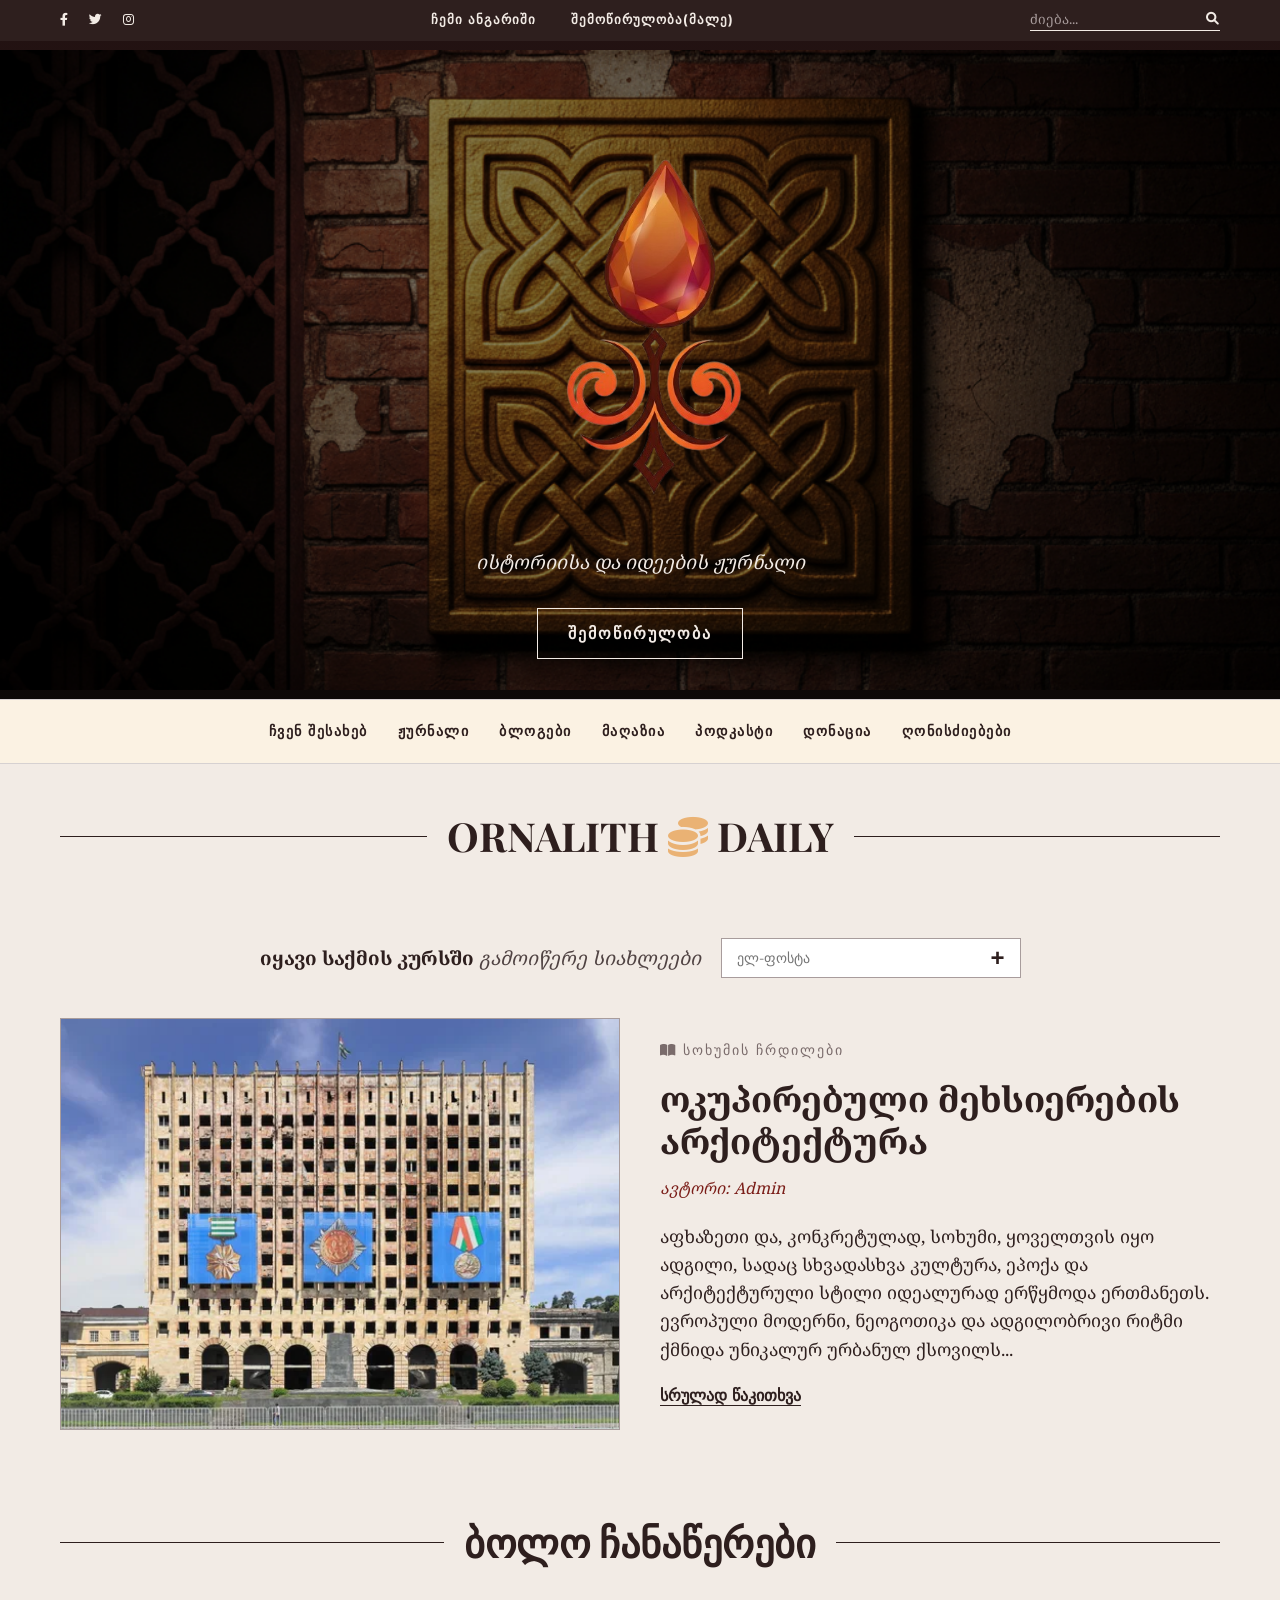
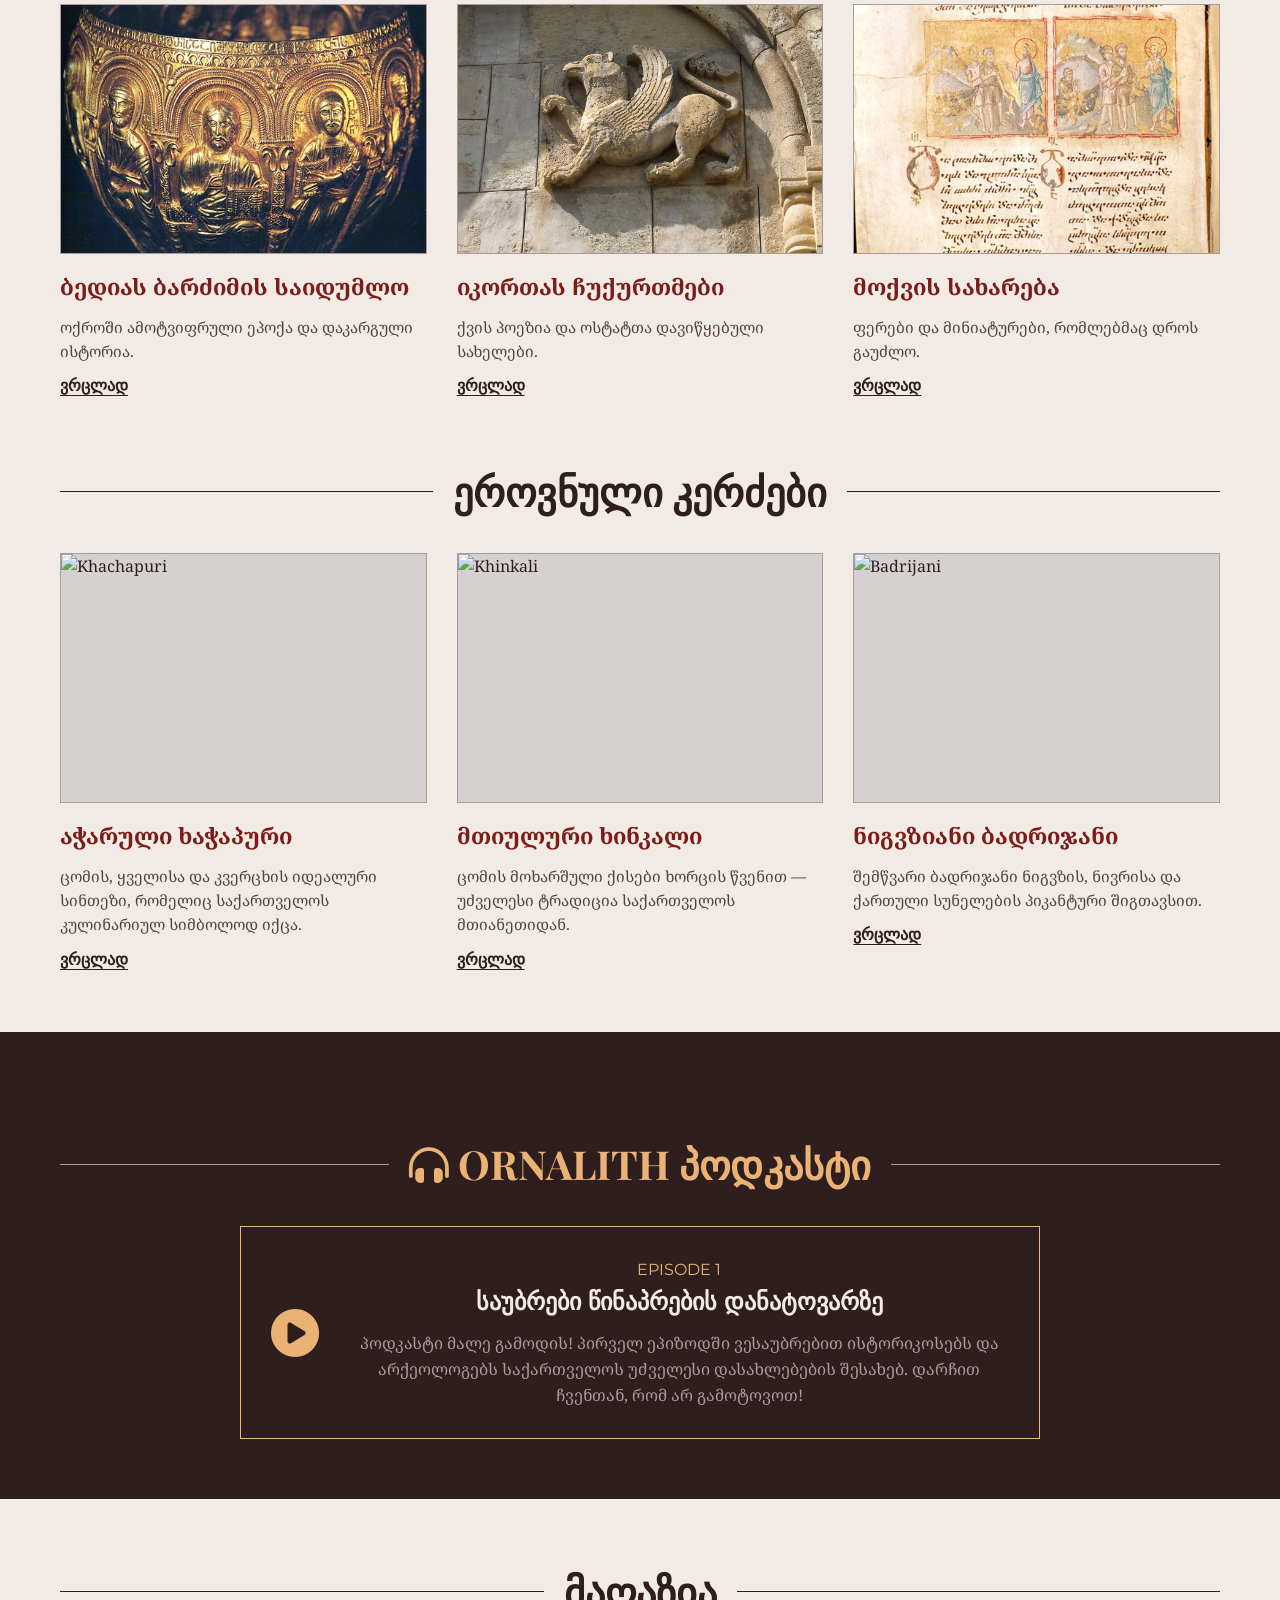
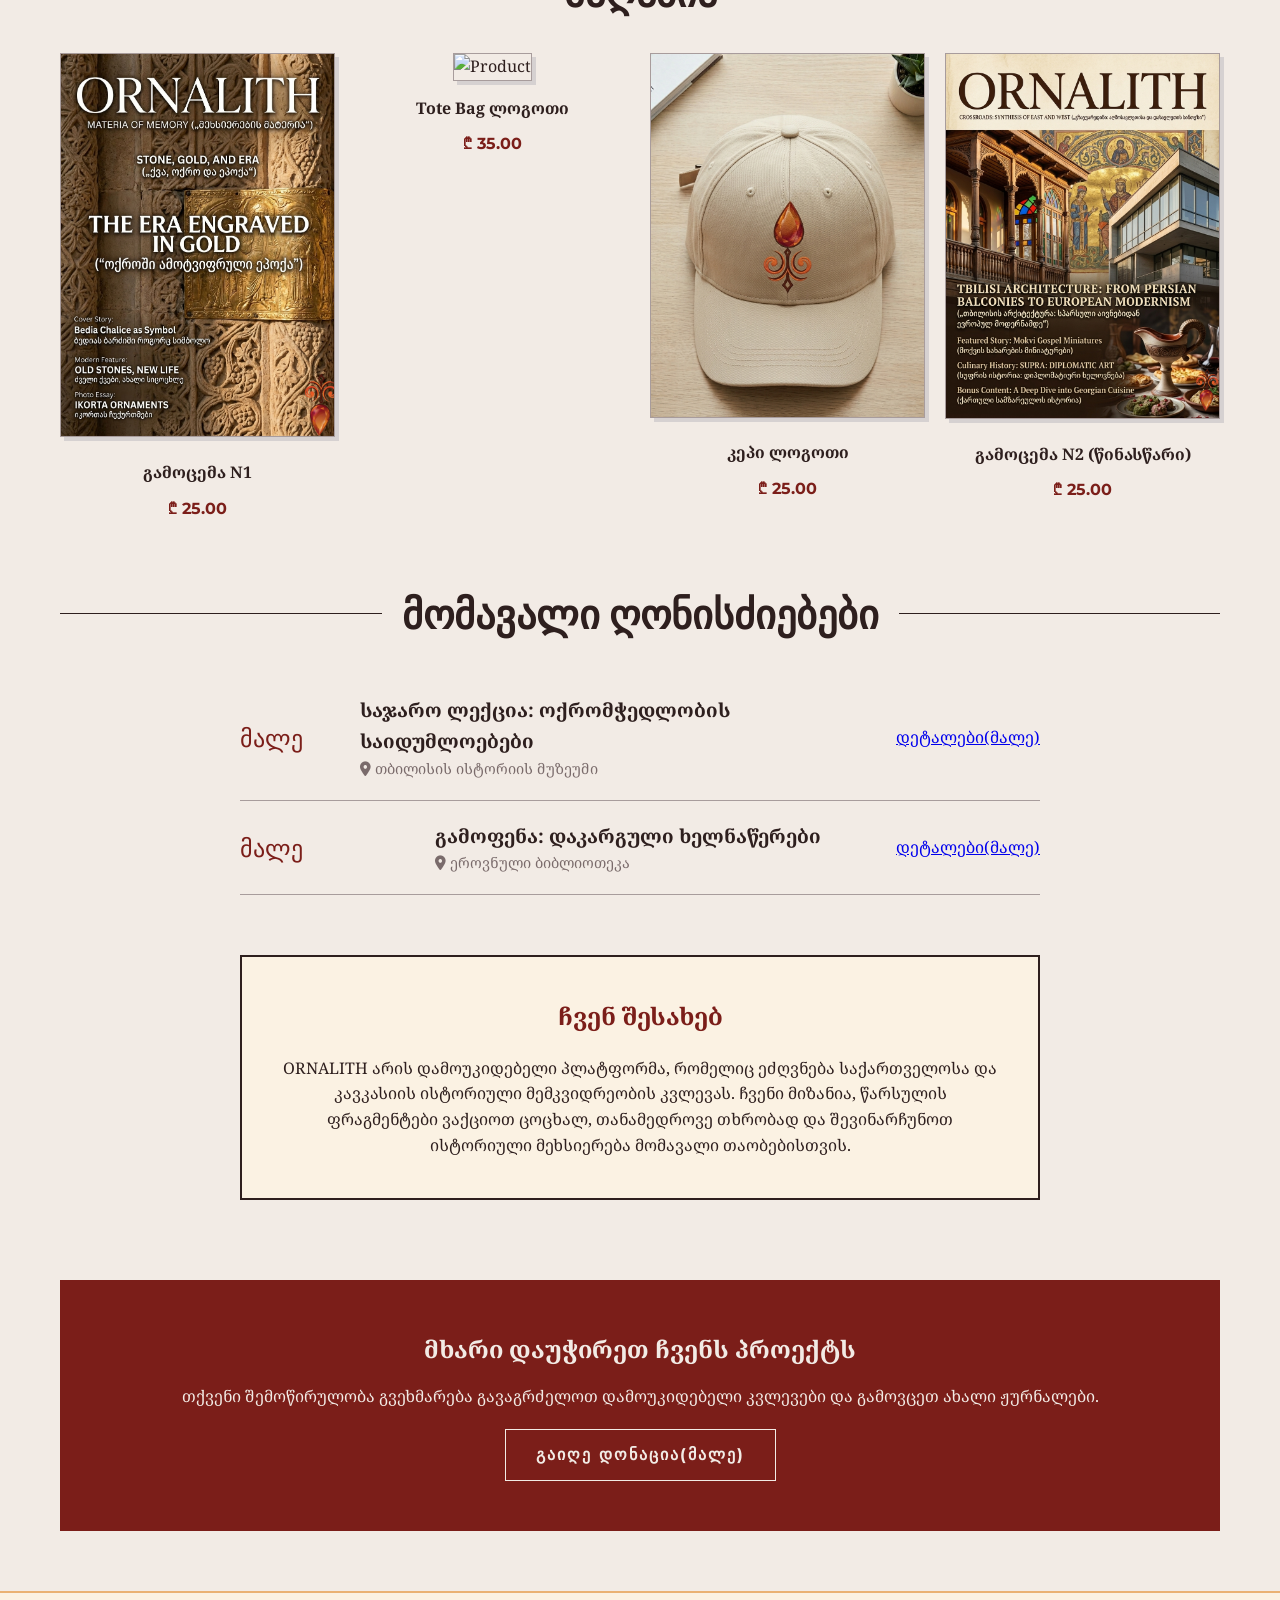
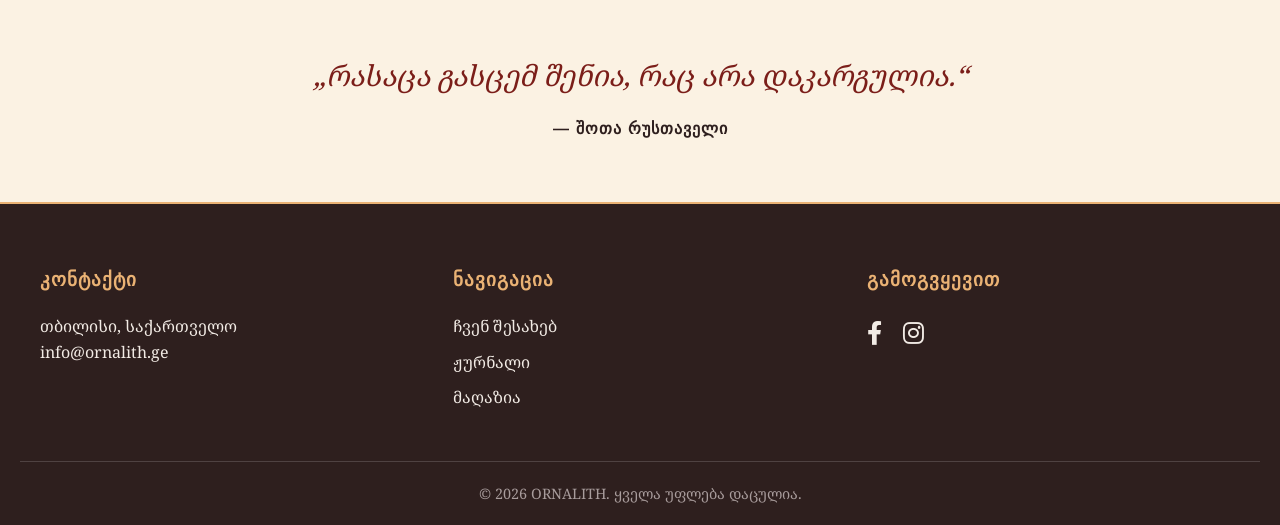
==== index.html @ 30551f6f "changed html name" ====
<!doctype html>
<html lang="ka">
  <head>
    <meta charset="UTF-8" />
    <meta name="viewport" content="width=device-width, initial-scale=1.0" />
    <title>ORNALITH | ისტორიული ჟურნალი</title>
    <link
      rel="stylesheet"
      href="https://cdnjs.cloudflare.com/ajax/libs/font-awesome/6.0.0/css/all.min.css"
    />
    <link rel="stylesheet" href="./CSS/main_style.css" />
  </head>
  <body>
    <div class="top-bar">
      <div class="container">
        <div class="social-icons">
          <i
            class="fab fa-facebook-f"
            style="margin-right: 15px; cursor: pointer"
          ></i>
          <i
            class="fab fa-twitter"
            style="margin-right: 15px; cursor: pointer"
          ></i>
          <i class="fab fa-instagram" style="cursor: pointer"></i>
        </div>
        <div class="top-bar-links">
          <a href="#">ჩემი ანგარიში</a>
          <a href="#">შემოწირულობა(მალე)</a>
        </div>
        <div class="search-box">
          <input type="text" placeholder="ძიება..." />
          <i class="fas fa-search"></i>
        </div>
      </div>
    </div>

    <header class="hero-section">
      <img src="./Assets/Logo.png" alt="Logo" class="main-logo-img" />
      <p class="hero-subtitle">ისტორიისა და იდეების ჟურნალი</p>
      <a href="#donate" class="donate-btn-large">შემოწირულობა</a>
    </header>

    <nav class="main-nav">
      <a href="#about">ჩვენ შესახებ</a>
      <a href="#magazine">ჟურნალი</a>
      <a href="#blogs">ბლოგები</a>
      <a href="#store">მაღაზია</a>
      <a href="#podcast">პოდკასტი</a>
      <a href="#donate">დონაცია</a>
      <a href="#events">ღონისძიებები</a>
    </nav>

    <main>
      <div class="container">
        <div class="section-header" id="magazine">
          <h2>
            ORNALITH
            <i class="fas fa-coins" style="color: var(--clr-gold-1)"></i> DAILY
          </h2>
        </div>
        <div class="newsletter-bar">
          <div class="newsletter-text">
            <strong>იყავი საქმის კურსში</strong>
            <span>გამოიწერე სიახლეები</span>
          </div>
          <form class="newsletter-form">
            <input type="email" placeholder="ელ-ფოსტა" required />
            <button type="submit">+</button>
          </form>
        </div>
        <article class="featured-article">
          <img
            src="./Assets/mitovebuliSaministrosShenobaSokhumi.webp"
            alt="Featured Article"
          />

          <div class="article-content">
            <span class="article-category"
              ><i class="fas fa-book-open"></i> სოხუმის ჩრდილები
            </span>
            <h3>ოკუპირებული მეხსიერების არქიტექტურა</h3>
            <p class="article-author">ავტორი: Admin</p>
            <p class="article-excerpt">
              აფხაზეთი და, კონკრეტულად, სოხუმი, ყოველთვის იყო ადგილი, სადაც
              სხვადასხვა კულტურა, ეპოქა და არქიტექტურული სტილი იდეალურად
              ერწყმოდა ერთმანეთს. ევროპული მოდერნი, ნეოგოთიკა და ადგილობრივი
              რიტმი ქმნიდა უნიკალურ ურბანულ ქსოვილს...
            </p>
            <a href="#" class="read-more">სრულად წაკითხვა</a>
          </div>
        </article>

        <div class="section-header" id="blogs">
          <h2>ბოლო ჩანაწერები</h2>
        </div>
        <div class="blog-grid">
          <div class="blog-card">
            <img
              src="./Assets/Bedias_Barzimi.jpg"
              alt="Blog"
            />
            <h4>ბედიას ბარძიმის საიდუმლო</h4>
            <p>ოქროში ამოტვიფრული ეპოქა და დაკარგული ისტორია.</p>
            <a href="#" class="read-more">ვრცლად</a>
          </div>
          <div class="blog-card">
            <img
              src="./Assets/Ikorta1.jpg"
              alt="Blog"
            />
            <h4>იკორთას ჩუქურთმები</h4>
            <p>ქვის პოეზია და ოსტატთა დავიწყებული სახელები.</p>
            <a href="#" class="read-more">ვრცლად</a>
          </div>
          <div class="blog-card">
            <img
              src="./Assets/Mokvi_Bible1.jpg"
              alt="Blog"
            />
            <h4>მოქვის სახარება</h4>
            <p>ფერები და მინიატურები, რომლებმაც დროს გაუძლო.</p>
            <a href="#" class="read-more">ვრცლად</a>
          </div>
        </div>
      </div>

      <div class="container">
        <div class="section-header" id="national-dishes">
          <h2>ეროვნული კერძები</h2>
        </div>
        <div class="blog-grid">
          <div class="blog-card">
            <img
              src="https://via.placeholder.com/400x300/4F4242/F2EBE5?text=ხაჭაპური"
              alt="Khachapuri"
            />
            <h4>აჭარული ხაჭაპური</h4>
            <p>
              ცომის, ყველისა და კვერცხის იდეალური სინთეზი, რომელიც საქართველოს
              კულინარიულ სიმბოლოდ იქცა.
            </p>
            <a href="#" class="read-more">ვრცლად</a>
          </div>
          <div class="blog-card">
            <img
              src="https://via.placeholder.com/400x300/4F4242/F2EBE5?text=ხინკალი"
              alt="Khinkali"
            />
            <h4>მთიულური ხინკალი</h4>
            <p>
              ცომის მოხარშული ქისები ხორცის წვენით — უძველესი ტრადიცია
              საქართველოს მთიანეთიდან.
            </p>
            <a href="#" class="read-more">ვრცლად</a>
          </div>
          <div class="blog-card">
            <img
              src="https://via.placeholder.com/400x300/4F4242/F2EBE5?text=ბადრიჯანი"
              alt="Badrijani"
            />
            <h4>ნიგვზიანი ბადრიჯანი</h4>
            <p>
              შემწვარი ბადრიჯანი ნიგვზის, ნივრისა და ქართული სუნელების პიკანტური
              შიგთავსით.
            </p>
            <a href="#" class="read-more">ვრცლად</a>
          </div>
        </div>
      </div>

      <section class="podcast-section" id="podcast">
        <div class="container">
          <div class="section-header">
            <h2><i class="fas fa-headphones-alt"></i> ORNALITH პოდკასტი</h2>
          </div>
          <div class="podcast-card">
            <i class="fas fa-play-circle play-btn"></i>
            <div class="podcast-info">
              <span
                style="
                  color: var(--clr-gold-1);
                  font-family: var(--font-text-en);
                "
                >EPISODE 1</span
              >
              <h3>საუბრები წინაპრების დანატოვარზე</h3>
              <p style="color: var(--clr-br-4)">
                პოდკასტი მალე გამოდის! პირველ ეპიზოდში ვესაუბრებით ისტორიკოსებს
                და არქეოლოგებს საქართველოს უძველესი დასახლებების შესახებ. დარჩით
                ჩვენთან, რომ არ გამოტოვოთ!
              </p>
            </div>
          </div>
        </div>
      </section>

      <div class="container">
        <div class="section-header" id="store">
          <h2>მაღაზია</h2>
        </div>
        <div class="store-grid">
          <div class="product-card">
            <img
              src="./Assets/Gamocema1.png"
              alt="Product"
            />
            <h4>გამოცემა N1</h4>
            <p class="product-price">₾ 25.00</p>
          </div>
          <div class="product-card">
            <img
              src="./Assets/ToteBag.png"
              alt="Product"
            />
            <h4>Tote Bag ლოგოთი</h4>
            <p class="product-price">₾ 35.00</p>
          </div>
          <div class="product-card">
            <img
              src="./Assets/cap.png"
              alt="Product"
            />
            <h4>კეპი ლოგოთი</h4>
            <p class="product-price">₾ 25.00</p>
          </div>
          <div class="product-card">
            <img
              src="./Assets/Gamocema2.png"
              alt="Product"
            />
            <h4>გამოცემა N2 (წინასწარი)</h4>
            <p class="product-price">₾ 25.00</p>
          </div>
        </div>

        <div class="section-header" id="events">
          <h2>მომავალი ღონისძიებები</h2>
        </div>
        <div class="events-list">
          <div class="event-item">
            <div class="event-date">მალე</div>
            <div class="event-details">
              <h4>საჯარო ლექცია: ოქრომჭედლობის საიდუმლოებები</h4>
              <p style="color: var(--clr-br-3); font-size: 0.9rem">
                <i class="fas fa-map-marker-alt"></i> თბილისის ისტორიის მუზეუმი
              </p>
            </div>
            <a href="#" class="read-btn">დეტალები(მალე)</a>
          </div>
          <div class="event-item">
            <div class="event-date">მალე</div>
            <div class="event-details">
              <h4>გამოფენა: დაკარგული ხელნაწერები</h4>
              <p style="color: var(--clr-br-3); font-size: 0.9rem">
                <i class="fas fa-map-marker-alt"></i> ეროვნული ბიბლიოთეკა
              </p>
            </div>
            <a href="#" class="read-btn">დეტალები(მალე)</a>
          </div>
        </div>

        <section class="about-section" id="about">
          <h2>ჩვენ შესახებ</h2>
          <p>
            ORNALITH არის დამოუკიდებელი პლატფორმა, რომელიც ეძღვნება საქართველოსა
            და კავკასიის ისტორიული მემკვიდრეობის კვლევას. ჩვენი მიზანია,
            წარსულის ფრაგმენტები ვაქციოთ ცოცხალ, თანამედროვე თხრობად და
            შევინარჩუნოთ ისტორიული მეხსიერება მომავალი თაობებისთვის.
          </p>
        </section>
      </div>

      <div class="container">
        <section class="donate-banner" id="donate">
          <h2>მხარი დაუჭირეთ ჩვენს პროექტს</h2>
          <p>
            თქვენი შემოწირულობა გვეხმარება გავაგრძელოთ დამოუკიდებელი კვლევები და
            გამოვცეთ ახალი ჟურნალები.
          </p>
          <a href="#" class="donate-btn-large">გაიღე დონაცია(მალე)</a>
        </section>
      </div>
    </main>

    <section class="quote-section" id="api-quote-section">
      <p class="quote-text" id="random-quote-text">
        „რასაცა გასცემ შენია, რაც არა დაკარგულია.“
      </p>
      <p class="quote-author" id="random-quote-author">— შოთა რუსთაველი</p>
    </section>

    <footer class="site-footer">
      <div class="footer-grid">
        <div class="footer-col">
          <h4>კონტაქტი</h4>
          <p>თბილისი, საქართველო</p>
          <p>info@ornalith.ge</p>
        </div>
        <div class="footer-col">
          <h4>ნავიგაცია</h4>
          <ul>
            <li><a href="#about">ჩვენ შესახებ</a></li>
            <li><a href="#magazine">ჟურნალი</a></li>
            <li><a href="#store">მაღაზია</a></li>
          </ul>
        </div>
        <div class="footer-col">
          <h4>გამოგვყევით</h4>
          <div class="social-icons" style="font-size: 1.5rem; margin-top: 10px">
            <i
              class="fab fa-facebook-f"
              style="margin-right: 15px; cursor: pointer"
            ></i>
            <i class="fab fa-instagram" style="cursor: pointer"></i>
          </div>
        </div>
      </div>
      <div class="footer-bottom">
        <p>&copy; 2026 ORNALITH. ყველა უფლება დაცულია.</p>
      </div>
    </footer>
  </body>
</html>
---- CSS/main_style.css ----
@import url('https://fonts.googleapis.com/css2?family=Montserrat:wght@400;700&family=Noto+Serif+Georgian:wght@400;700;900&family=Playfair+Display:wght@700&display=swap');

:root {
    /* ყავისფერები */
    --clr-br-1: #2E1F1E;
    --clr-br-2: #4F4242;
    --clr-br-3: #7A6B6B;
    --clr-br-4: #A89C9C;
    --clr-br-5: #D6D1D1;

    /* წითლები */
    --clr-red-1: #7B1E19;
    --clr-red-2: #944039;
    --clr-red-3: #B8665E;
    --clr-red-4: #DB948D;
    --clr-red-5: #F0CFCB;

    /* ოქროსფერები */
    --clr-gold-1: #EAB274;
    --clr-gold-2: #E8BA7D;
    --clr-gold-3: #F0D1A3;
    --clr-gold-4: #F7E6C9;
    --clr-gold-5: #FBF2E3;

    /* შავი და მოთეთრო (ფონი) */
    --clr-black: #000000;
    --clr-paper: #F2EBE5; 

    /* ფონტები */
    --font-h1-en: 'Playfair Display', serif;
    --font-text-en: 'Montserrat', sans-serif;
    --font-h2-en: 'Montserrat', sans-serif;
    --font-text-geo: 'Noto Serif Georgian', serif;
    --font-h-geo: 'Noto Serif Georgian', serif;
}

* {
    margin: 0;
    padding: 0;
    box-sizing: border-box;
}

body {
    background-color: var(--clr-paper);
    color: var(--clr-br-1);
    font-family: var(--font-text-geo);
    line-height: 1.6;
}

.container {
    max-width: 1200px;
    margin: 0 auto;
    padding: 0 20px;
}

/* ================== ზედა ზოლი (Top Bar) ================== */
.top-bar {
    background-color: var(--clr-br-1); /* ყველაზე მუქი ყავისფერი, თითქმის შავი */
    color: var(--clr-paper);
    padding: 10px 0;
    font-family: var(--font-text-en);
    font-size: 0.8rem;
    font-weight: 700;
    letter-spacing: 1px;
}

.top-bar .container {
    display: flex;
    justify-content: space-between;
    align-items: center;
}

.top-bar-links a {
    color: var(--clr-paper);
    text-decoration: none;
    margin: 0 15px;
    transition: color 0.3s;
}

.top-bar-links a:hover { color: var(--clr-gold-1); }

.search-box {
    display: flex;
    align-items: center;
    border-bottom: 1px solid var(--clr-paper);
    padding-bottom: 2px;
}
.search-box input {
    background: transparent;
    border: none;
    color: var(--clr-paper);
    outline: none;
    font-family: var(--font-text-geo);
}
.search-box input::placeholder { color: var(--clr-br-4); }
.search-box i { cursor: pointer; }

/* ================== მთავარი ჰერო და ლოგო ================== */
.hero-section {
    background-color: #2A1B1A; /* ჰედერზე ოდნავ მუქი ფერი */
    background-image: url('../Assets/BackgroundMain.png') , linear-gradient(rgba(31, 14, 14, 0.696), rgba(0, 0, 0, 0.715));
    background-size: contain;
    background-position: center;
    background-repeat: no-repeat;
    position: relative;
    text-align: center;
    padding: 60px 20px 40px;
    border-bottom: 1px solid var(--clr-br-5);
}

.hero-section > * {
    position: relative;
    z-index: 2;
}

.main-logo-img {
    max-width: 300px; /* აქ გააკონტროლებ შენი ლოგოს ზომას */
    height: auto;   
    margin-bottom: 10px;
}

.hero-subtitle {
    font-family: var(--font-text-geo);
    font-style: italic;
    color: var(--clr-paper);
    font-size: 1.2rem;
    margin-bottom: 30px;
}

.donate-btn-large {
    display: inline-block;
    padding: 12px 30px;
    border: 1px solid var(--clr-paper);
    background-color: transparent;
    color: var(--clr-paper);
    font-family: var(--font-text-en);
    font-weight: 700;
    text-transform: uppercase;
    text-decoration: none;
    letter-spacing: 2px;
    transition: all 0.3s;
}
.donate-btn-large:hover {
    background-color: var(--clr-paper);
    color: var(--clr-br-1);
}

/* ================== მთავარი ნავიგაცია ================== */
.main-nav {
    display: flex;
    justify-content: center;
    gap: 30px;
    padding: 20px 0;
    border-bottom: 1px solid var(--clr-br-5);
    background-color: var(--clr-gold-5); /* ოდნავ განსხვავებული ფონი ნავიგაციისთვის */
}

.main-nav a {
    text-decoration: none;
    font-family: var(--font-h2-en);
    font-weight: 700;
    color: var(--clr-br-1);
    font-size: 0.9rem;
    text-transform: uppercase;
    letter-spacing: 1.5px;
    transition: color 0.3s;
}
.main-nav a:hover { color: var(--clr-red-1); }

/* ================== Newsletter (გამოწერა) ================== */
.newsletter-bar {
    display: flex;
    align-items: center;
    justify-content: center;
    gap: 20px;
    padding: 40px 0;
}

.newsletter-text {
    font-family: var(--font-h-geo);
    font-size: 1.2rem;
}
.newsletter-text span {
    font-family: var(--font-text-geo);
    font-style: italic;
    font-weight: 400;
    color: var(--clr-br-2);
}

.newsletter-form {
    display: flex;
    background: #fff;
    border: 1px solid var(--clr-br-4);
    padding: 5px 15px;
    width: 300px;
}
.newsletter-form input {
    border: none;
    outline: none;
    width: 100%;
    font-family: var(--font-text-en);
    font-size: 0.9rem;
}
.newsletter-form button {
    background: transparent;
    border: none;
    font-size: 1.5rem;
    font-weight: bold;
    color: var(--clr-br-1);
    cursor: pointer;
}

/* ================== სექციის სათაური (დღიური) ================== */
.section-header {
    text-align: center;
    margin: 40px 0 30px; /* აქ შევამცირეთ ზედა და ქვედა დაშორებები */
    position: relative;
}
.section-header h2 {
    font-family: var(--font-h1-en);
    font-size: 2.5rem;
    color: var(--clr-br-1);
    display: inline-block;
    padding: 0 20px;
    background-color: var(--clr-paper);
    position: relative;
    z-index: 2;
}
.section-header::before {
    content: "";
    position: absolute;
    top: 50%;
    left: 0;
    right: 0;
    border-top: 1px solid var(--clr-br-1);
    z-index: 1;
}

/* ================== მთავარი სტატია ================== */
.featured-article {
    display: grid;
    grid-template-columns: 1fr 1fr;
    gap: 40px;
    margin-bottom: 80px;
}
.featured-article img {
    width: 100%;
    height: auto;
    border: 1px solid var(--clr-br-4);
}
.article-content {
    display: flex;
    flex-direction: column;
    justify-content: center;
}
.article-category {
    font-family: var(--font-text-en);
    font-size: 0.85rem;
    color: var(--clr-br-3);
    text-transform: uppercase;
    letter-spacing: 2px;
    margin-bottom: 15px;
}
.article-content h3 {
    font-family: var(--font-h-geo);
    font-size: 2.2rem;
    color: var(--clr-br-1);
    line-height: 1.2;
    margin-bottom: 15px;
}
.article-author {
    font-family: var(--font-text-geo);
    font-style: italic;
    color: var(--clr-red-1);
    margin-bottom: 20px;
}
.article-excerpt {
    font-size: 1.1rem;
    margin-bottom: 20px;
}
.read-more {
    font-family: var(--font-h2-en);
    font-weight: 700;
    color: var(--clr-br-1);
    text-decoration: underline;
    text-underline-offset: 4px;
}

/* ================== რენდომ ციტატის სექცია ================== */
.quote-section {
    background-color: var(--clr-gold-5);
    padding: 60px 20px;
    text-align: center;
    border-top: 2px solid var(--clr-gold-1);
    border-bottom: 2px solid var(--clr-gold-1);
    margin-bottom: 0;
}
.quote-text {
    font-family: var(--font-h-geo);
    font-size: 1.8rem;
    color: var(--clr-red-1);
    max-width: 800px;
    margin: 0 auto 20px;
    line-height: 1.5;
    font-style: italic;
}
.quote-author {
    font-family: var(--font-text-en);
    font-weight: 700;
    color: var(--clr-br-1);
    letter-spacing: 1px;
}

/* ================== ფუტერი ================== */
.site-footer {
    background-color: var(--clr-br-1);
    color: var(--clr-paper);
    padding: 60px 20px 20px;
}
.footer-grid {
    display: grid;
    grid-template-columns: repeat(3, 1fr);
    gap: 40px;
    max-width: 1200px;
    margin: 0 auto 40px;
}
.footer-col h4 {
    font-family: var(--font-h2-en);
    font-size: 1.2rem;
    margin-bottom: 20px;
    color: var(--clr-gold-1);
    letter-spacing: 1px;
}
.footer-col ul {
    list-style: none;
}
.footer-col ul li {
    margin-bottom: 10px;
}
.footer-col a {
    color: var(--clr-paper);
    text-decoration: none;
    transition: 0.3s;
}
.footer-col a:hover { color: var(--clr-gold-1); }
.footer-bottom {
    text-align: center;
    border-top: 1px solid var(--clr-br-2);
    padding-top: 20px;
    font-size: 0.9rem;
    color: var(--clr-br-4);
}

/* ================== ბლოგების ბადე ================== */
.blog-grid {
    display: grid;
    grid-template-columns: repeat(3, 1fr);
    gap: 30px;
    margin-bottom: 60px;
}
.blog-card img {
    width: 100%;
    height: 250px;
    object-fit: cover;
    border: 1px solid var(--clr-br-4);
    margin-bottom: 15px;
    background-color: var(--clr-br-5); /* რუხი ფონი, სანამ სურათი არ არის */
    display: block; /* აუცილებელია, რომ ბლოკმა ფორმა შეინარჩუნოს */
}
.blog-card h4 {
    font-family: var(--font-h-geo);
    font-size: 1.4rem;
    color: var(--clr-red-1);
    margin-bottom: 10px;
}
.blog-card p {
    font-size: 0.95rem;
    color: var(--clr-br-2);
    margin-bottom: 10px;
}

/* ================== პოდკასტის სექცია ================== */
.podcast-section {
    background-color: var(--clr-br-1); /* მუქი ფონი */
    color: var(--clr-paper);
    padding: 60px 20px;
    margin-bottom: 60px;
    text-align: center;
}
.podcast-section .section-header h2 {
    background-color: var(--clr-br-1);
    color: var(--clr-gold-1);
}
.podcast-section .section-header::before {
    border-top-color: var(--clr-br-4);
}
.podcast-card {
    display: flex;
    align-items: center;
    justify-content: center;
    gap: 30px;
    max-width: 800px;
    margin: 0 auto;
    border: 1px solid var(--clr-gold-2);
    padding: 30px;
}
.play-btn {
    font-size: 3rem;
    color: var(--clr-gold-1);
    cursor: pointer;
    transition: 0.3s;
}
.play-btn:hover { color: var(--clr-paper); }
.podcast-info h3 {
    font-family: var(--font-h2-en);
    font-size: 1.5rem;
    margin-bottom: 10px;
}

/* ================== მაღაზია / Store ================== */
.store-grid {
    display: grid;
    grid-template-columns: repeat(4, 1fr);
    gap: 20px;
    margin-bottom: 60px;
}
.product-card {
    text-align: center;
}
.product-card img {
    width: 100%;
    height: auto;
    border: 1px solid var(--clr-br-4);
    margin-bottom: 15px;
    box-shadow: 4px 4px 0px var(--clr-br-5);
}
.product-price {
    font-family: var(--font-text-en);
    font-weight: bold;
    color: var(--clr-red-1);
    margin-top: 10px;
}

/* ================== ღონისძიებები / Events ================== */
.events-list {
    max-width: 800px;
    margin: 0 auto 60px;
}
.event-item {
    display: flex;
    justify-content: space-between;
    align-items: center;
    padding: 20px 0;
    border-bottom: 1px solid var(--clr-br-4);
}
.event-date {
    font-family: var(--font-h1-en);
    font-size: 1.5rem;
    color: var(--clr-red-1);
    min-width: 120px;
}
.event-details h4 {
    font-family: var(--font-h-geo);
    font-size: 1.2rem;
}

/* ================== ჩვენ შესახებ ================== */
.about-section {
    text-align: center;
    max-width: 800px;
    margin: 0 auto 80px;
    padding: 40px;
    border: 2px solid var(--clr-br-1);
    background-color: var(--clr-gold-5);
}
.about-section h2 {
    font-family: var(--font-h-geo);
    color: var(--clr-red-1);
    margin-bottom: 20px;
}

/* ================== დონაციის ბანერი ================== */
.donate-banner {
    background-color: var(--clr-red-1);
    color: var(--clr-paper);
    text-align: center;
    padding: 50px 20px;
    margin-bottom: 60px;
}
.donate-banner h2 {
    font-family: var(--font-h-geo);
    margin-bottom: 15px;
}
.donate-banner .donate-btn-large {
    border-color: var(--clr-paper);
    color: var(--clr-paper);
    margin-top: 20px;
}
.donate-banner .donate-btn-large:hover {
    background-color: var(--clr-paper);
    color: var(--clr-red-1);
}
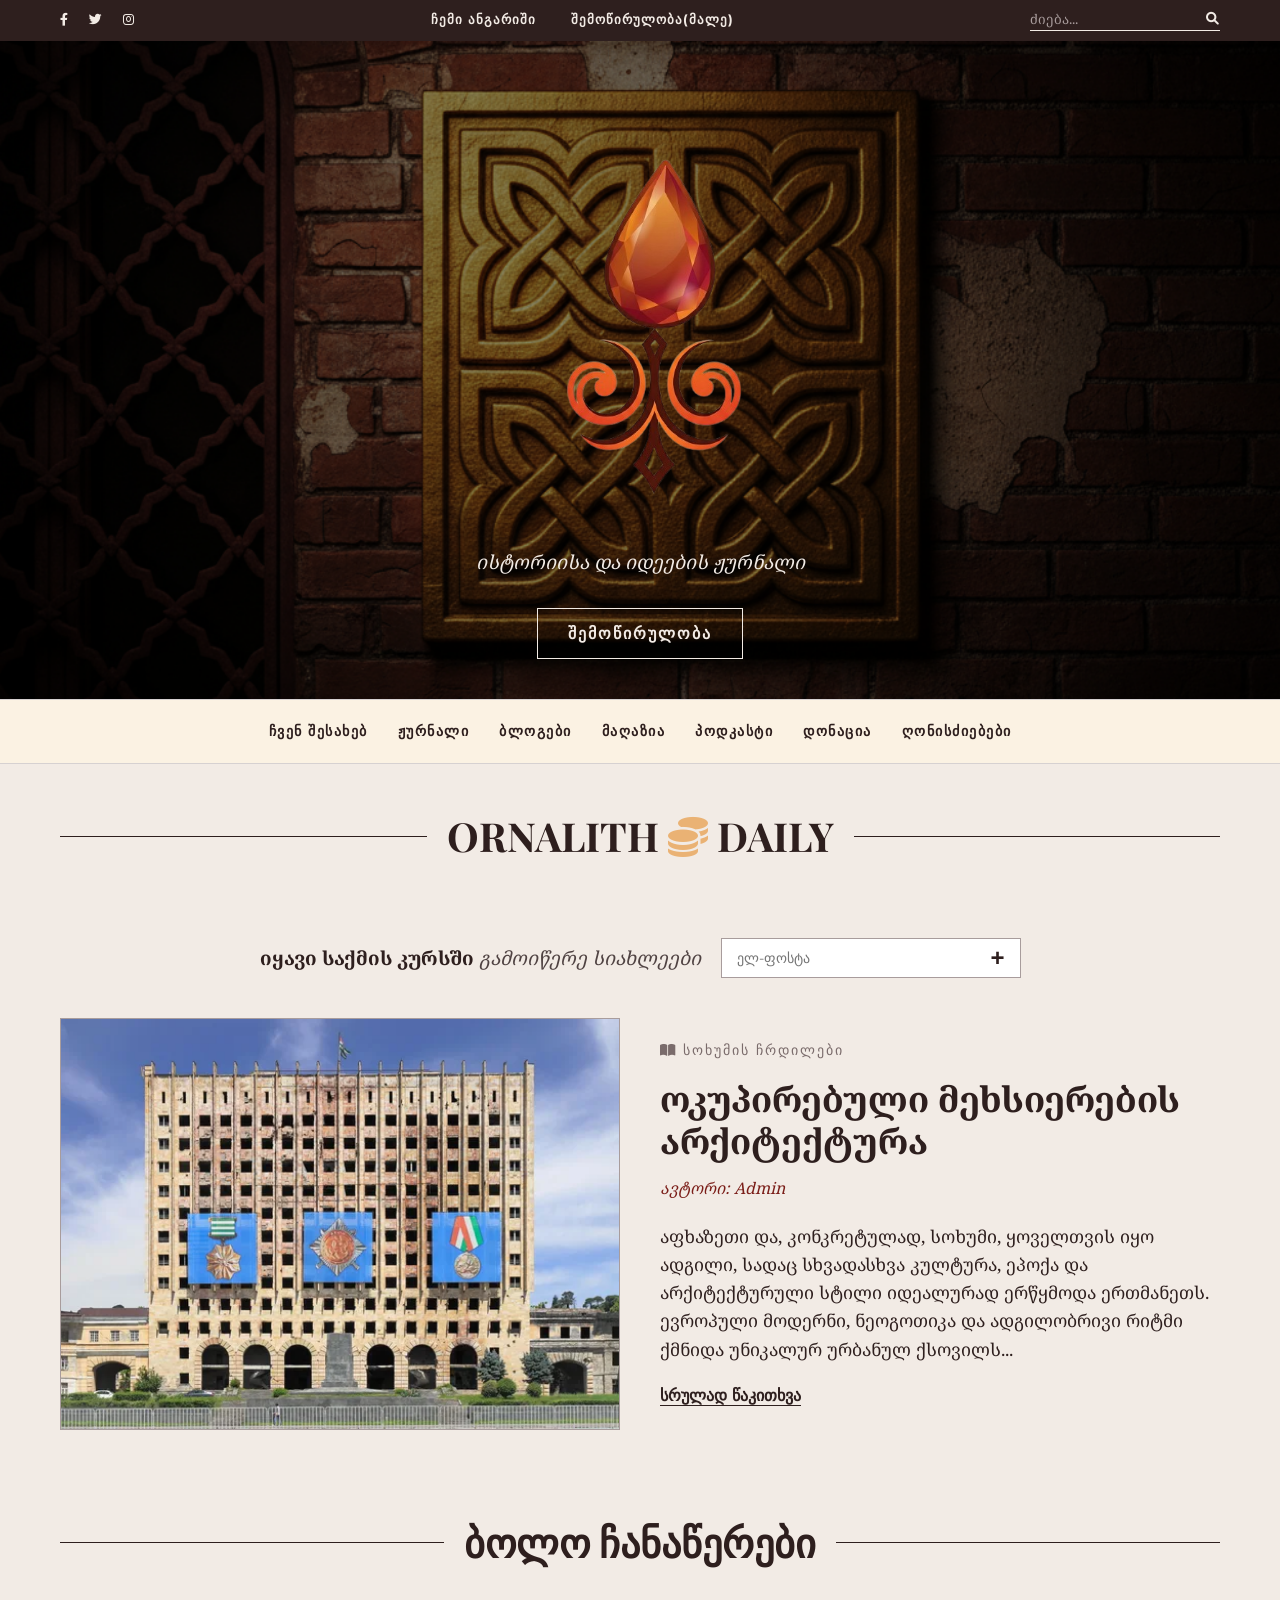
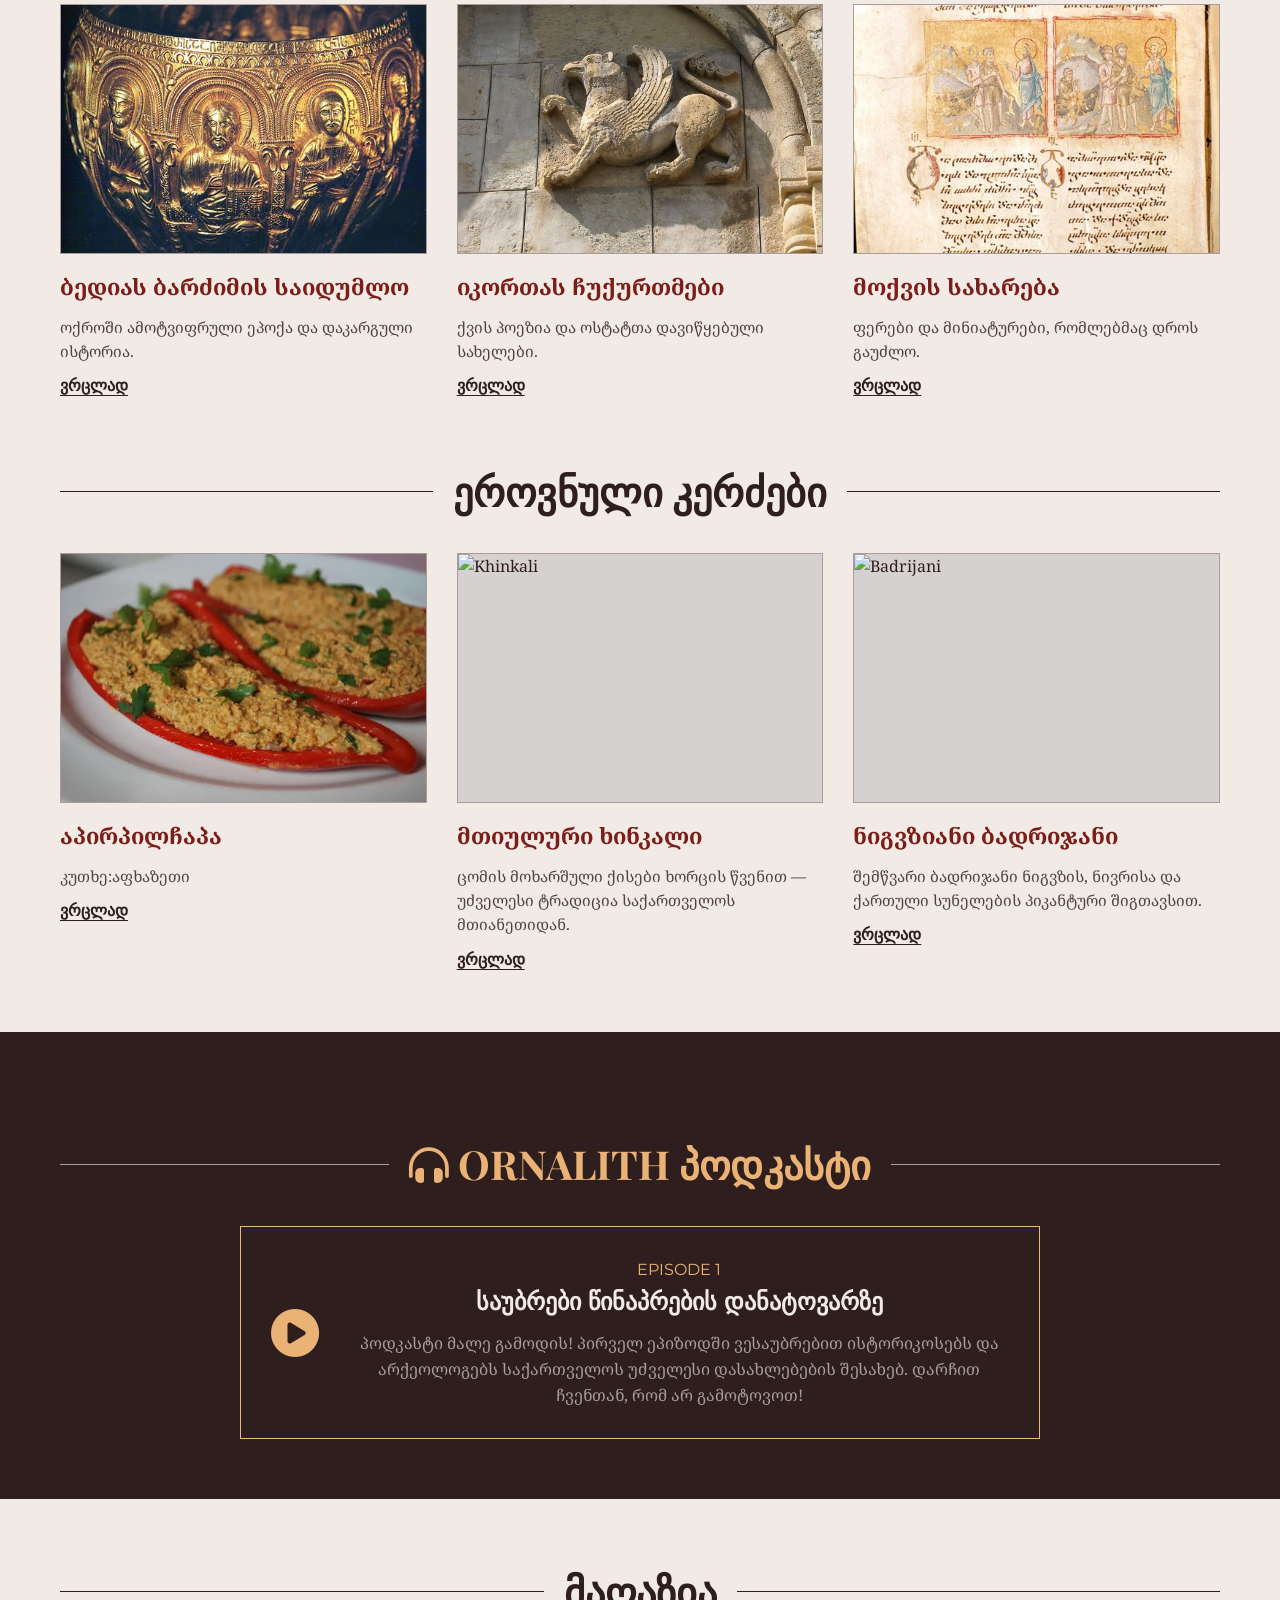
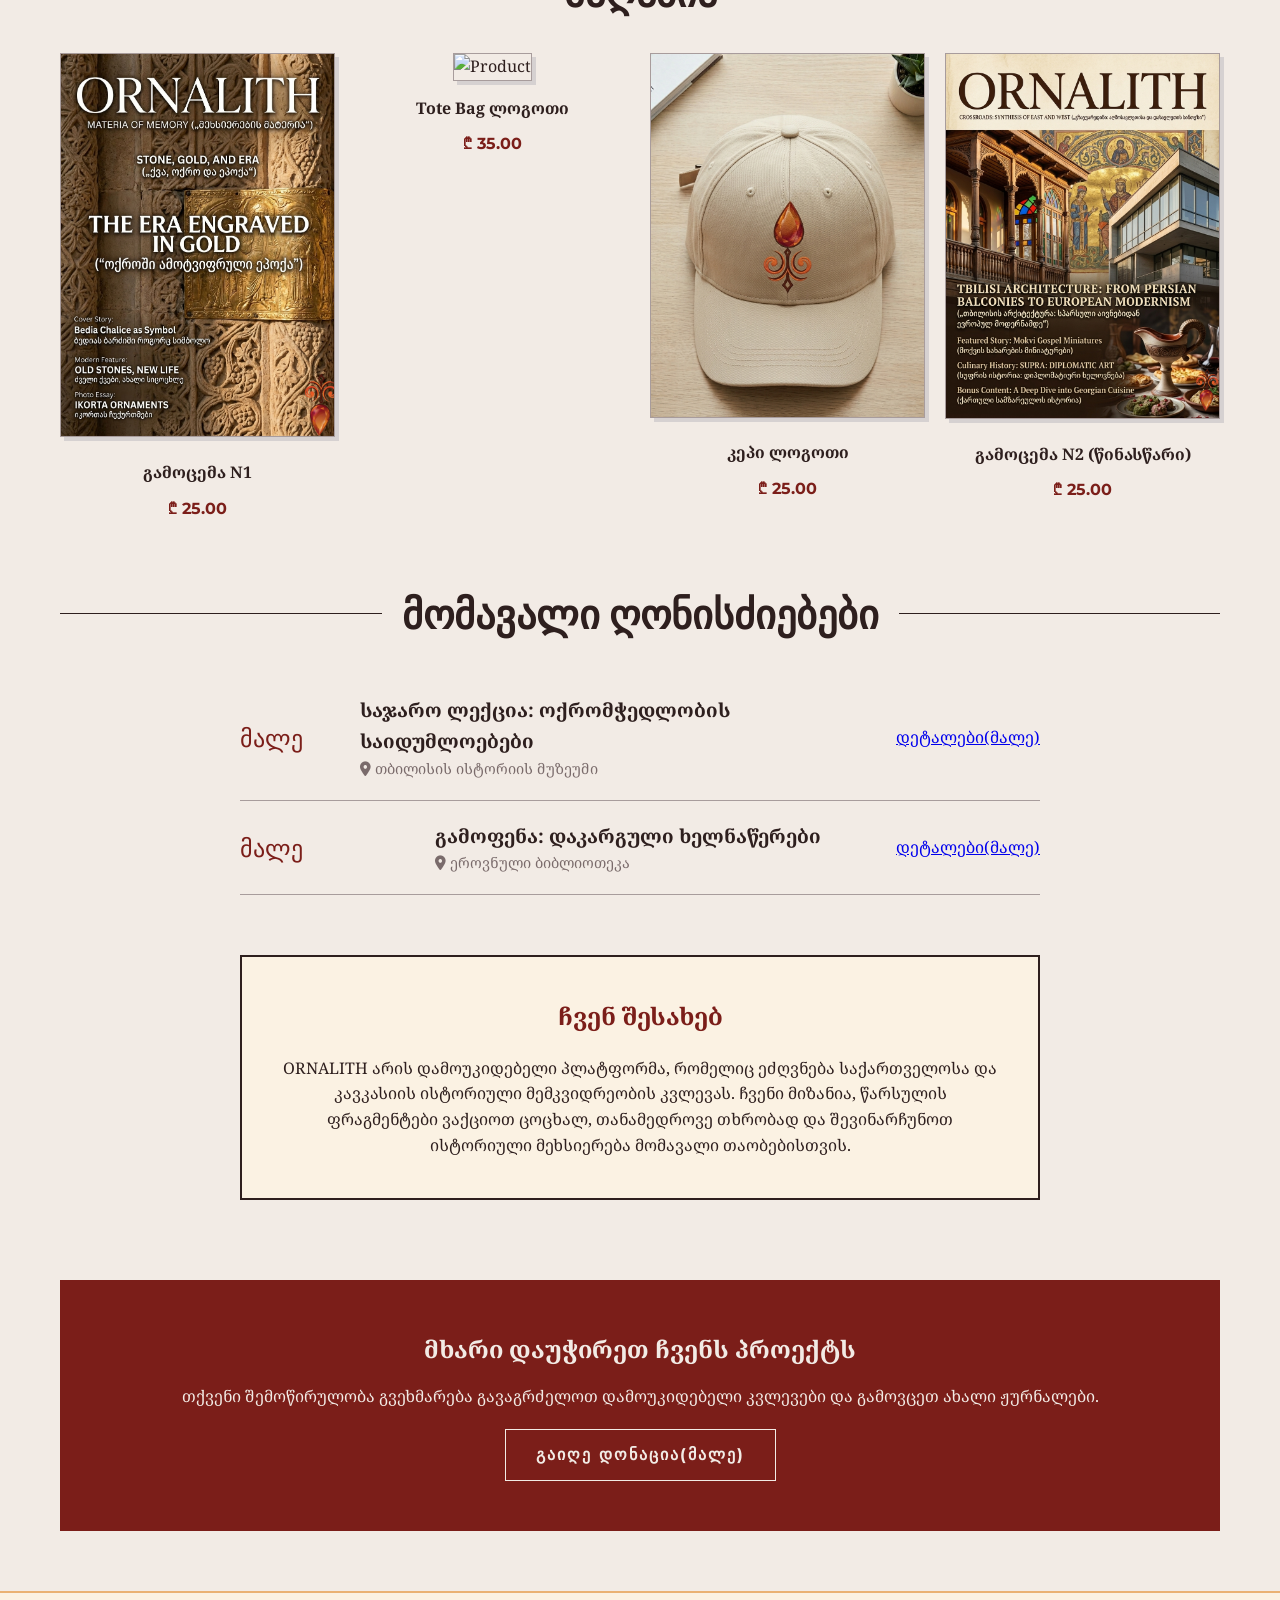
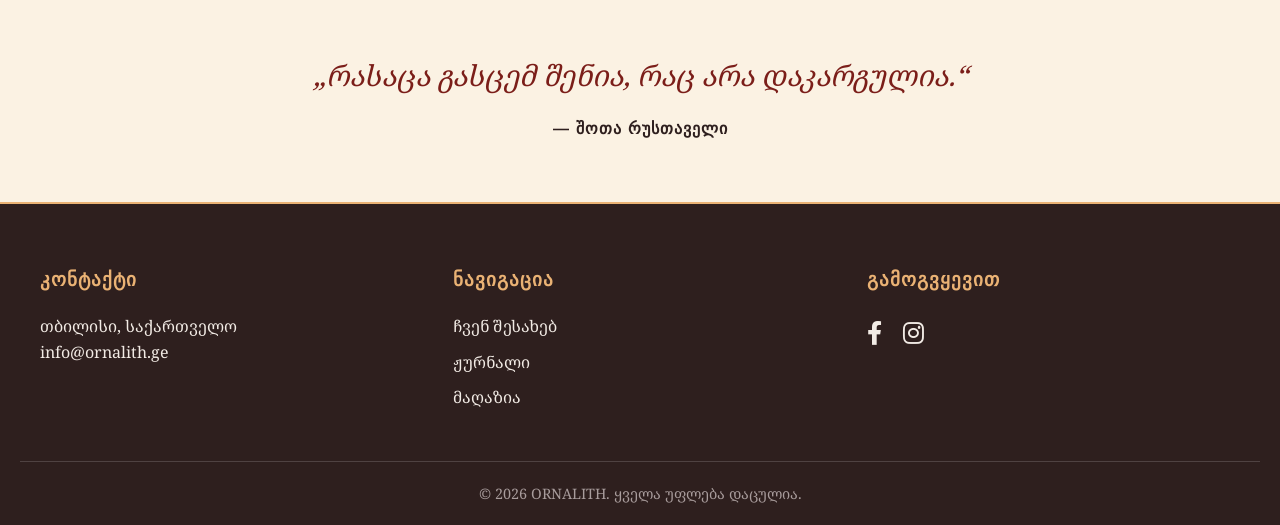
==== commit 9c0c7acc: "V1.2.2" ====
--- a/index.html
+++ b/index.html
@@ -132,13 +132,12 @@
         <div class="blog-grid">
           <div class="blog-card">
             <img
-              src="https://via.placeholder.com/400x300/4F4242/F2EBE5?text=ხაჭაპური"
+              src="./Assets/apirpilchapa.webp"
               alt="Khachapuri"
             />
-            <h4>აჭარული ხაჭაპური</h4>
+            <h4>აპირპილჩაპა</h4>
             <p>
-              ცომის, ყველისა და კვერცხის იდეალური სინთეზი, რომელიც საქართველოს
-              კულინარიულ სიმბოლოდ იქცა.
+              კუთხე:აფხაზეთი
             </p>
             <a href="#" class="read-more">ვრცლად</a>
           </div>
--- a/CSS/main_style.css
+++ b/CSS/main_style.css
@@ -1,32 +1,23 @@
 @import url('https://fonts.googleapis.com/css2?family=Montserrat:wght@400;700&family=Noto+Serif+Georgian:wght@400;700;900&family=Playfair+Display:wght@700&display=swap');
 
 :root {
-    /* ყავისფერები */
     --clr-br-1: #2E1F1E;
     --clr-br-2: #4F4242;
     --clr-br-3: #7A6B6B;
     --clr-br-4: #A89C9C;
     --clr-br-5: #D6D1D1;
-
-    /* წითლები */
     --clr-red-1: #7B1E19;
     --clr-red-2: #944039;
     --clr-red-3: #B8665E;
     --clr-red-4: #DB948D;
     --clr-red-5: #F0CFCB;
-
-    /* ოქროსფერები */
     --clr-gold-1: #EAB274;
     --clr-gold-2: #E8BA7D;
     --clr-gold-3: #F0D1A3;
     --clr-gold-4: #F7E6C9;
     --clr-gold-5: #FBF2E3;
-
-    /* შავი და მოთეთრო (ფონი) */
     --clr-black: #000000;
     --clr-paper: #F2EBE5; 
-
-    /* ფონტები */
     --font-h1-en: 'Playfair Display', serif;
     --font-text-en: 'Montserrat', sans-serif;
     --font-h2-en: 'Montserrat', sans-serif;
@@ -40,11 +31,21 @@
     box-sizing: border-box;
 }
 
+html, body {
+    overflow-x: hidden;
+    width: 100%;
+}
+
 body {
     background-color: var(--clr-paper);
     color: var(--clr-br-1);
     font-family: var(--font-text-geo);
     line-height: 1.6;
+}
+
+img {
+    max-width: 100%;
+    height: auto;
 }
 
 .container {
@@ -53,9 +54,8 @@
     padding: 0 20px;
 }
 
-/* ================== ზედა ზოლი (Top Bar) ================== */
 .top-bar {
-    background-color: var(--clr-br-1); /* ყველაზე მუქი ყავისფერი, თითქმის შავი */
+    background-color: var(--clr-br-1);
     color: var(--clr-paper);
     padding: 10px 0;
     font-family: var(--font-text-en);
@@ -77,7 +77,9 @@
     transition: color 0.3s;
 }
 
-.top-bar-links a:hover { color: var(--clr-gold-1); }
+.top-bar-links a:hover { 
+    color: var(--clr-gold-1); 
+}
 
 .search-box {
     display: flex;
@@ -85,6 +87,7 @@
     border-bottom: 1px solid var(--clr-paper);
     padding-bottom: 2px;
 }
+
 .search-box input {
     background: transparent;
     border: none;
@@ -92,14 +95,19 @@
     outline: none;
     font-family: var(--font-text-geo);
 }
-.search-box input::placeholder { color: var(--clr-br-4); }
-.search-box i { cursor: pointer; }
-
-/* ================== მთავარი ჰერო და ლოგო ================== */
+
+.search-box input::placeholder { 
+    color: var(--clr-br-4); 
+}
+
+.search-box i { 
+    cursor: pointer; 
+}
+
 .hero-section {
-    background-color: #2A1B1A; /* ჰედერზე ოდნავ მუქი ფერი */
+    background-color: #2A1B1A;
     background-image: url('../Assets/BackgroundMain.png') , linear-gradient(rgba(31, 14, 14, 0.696), rgba(0, 0, 0, 0.715));
-    background-size: contain;
+    background-size: cover;
     background-position: center;
     background-repeat: no-repeat;
     position: relative;
@@ -114,7 +122,7 @@
 }
 
 .main-logo-img {
-    max-width: 300px; /* აქ გააკონტროლებ შენი ლოგოს ზომას */
+    max-width: 300px;
     height: auto;   
     margin-bottom: 10px;
 }
@@ -140,19 +148,19 @@
     letter-spacing: 2px;
     transition: all 0.3s;
 }
+
 .donate-btn-large:hover {
     background-color: var(--clr-paper);
     color: var(--clr-br-1);
 }
 
-/* ================== მთავარი ნავიგაცია ================== */
 .main-nav {
     display: flex;
     justify-content: center;
     gap: 30px;
     padding: 20px 0;
     border-bottom: 1px solid var(--clr-br-5);
-    background-color: var(--clr-gold-5); /* ოდნავ განსხვავებული ფონი ნავიგაციისთვის */
+    background-color: var(--clr-gold-5);
 }
 
 .main-nav a {
@@ -165,9 +173,11 @@
     letter-spacing: 1.5px;
     transition: color 0.3s;
 }
-.main-nav a:hover { color: var(--clr-red-1); }
-
-/* ================== Newsletter (გამოწერა) ================== */
+
+.main-nav a:hover { 
+    color: var(--clr-red-1); 
+}
+
 .newsletter-bar {
     display: flex;
     align-items: center;
@@ -180,6 +190,7 @@
     font-family: var(--font-h-geo);
     font-size: 1.2rem;
 }
+
 .newsletter-text span {
     font-family: var(--font-text-geo);
     font-style: italic;
@@ -194,6 +205,7 @@
     padding: 5px 15px;
     width: 300px;
 }
+
 .newsletter-form input {
     border: none;
     outline: none;
@@ -201,6 +213,7 @@
     font-family: var(--font-text-en);
     font-size: 0.9rem;
 }
+
 .newsletter-form button {
     background: transparent;
     border: none;
@@ -210,12 +223,12 @@
     cursor: pointer;
 }
 
-/* ================== სექციის სათაური (დღიური) ================== */
 .section-header {
     text-align: center;
-    margin: 40px 0 30px; /* აქ შევამცირეთ ზედა და ქვედა დაშორებები */
+    margin: 40px 0 30px;
     position: relative;
 }
+
 .section-header h2 {
     font-family: var(--font-h1-en);
     font-size: 2.5rem;
@@ -226,6 +239,7 @@
     position: relative;
     z-index: 2;
 }
+
 .section-header::before {
     content: "";
     position: absolute;
@@ -236,23 +250,25 @@
     z-index: 1;
 }
 
-/* ================== მთავარი სტატია ================== */
 .featured-article {
     display: grid;
     grid-template-columns: 1fr 1fr;
     gap: 40px;
     margin-bottom: 80px;
 }
+
 .featured-article img {
     width: 100%;
     height: auto;
     border: 1px solid var(--clr-br-4);
 }
+
 .article-content {
     display: flex;
     flex-direction: column;
     justify-content: center;
 }
+
 .article-category {
     font-family: var(--font-text-en);
     font-size: 0.85rem;
@@ -261,6 +277,7 @@
     letter-spacing: 2px;
     margin-bottom: 15px;
 }
+
 .article-content h3 {
     font-family: var(--font-h-geo);
     font-size: 2.2rem;
@@ -268,16 +285,19 @@
     line-height: 1.2;
     margin-bottom: 15px;
 }
+
 .article-author {
     font-family: var(--font-text-geo);
     font-style: italic;
     color: var(--clr-red-1);
     margin-bottom: 20px;
 }
+
 .article-excerpt {
     font-size: 1.1rem;
     margin-bottom: 20px;
 }
+
 .read-more {
     font-family: var(--font-h2-en);
     font-weight: 700;
@@ -286,7 +306,6 @@
     text-underline-offset: 4px;
 }
 
-/* ================== რენდომ ციტატის სექცია ================== */
 .quote-section {
     background-color: var(--clr-gold-5);
     padding: 60px 20px;
@@ -295,6 +314,7 @@
     border-bottom: 2px solid var(--clr-gold-1);
     margin-bottom: 0;
 }
+
 .quote-text {
     font-family: var(--font-h-geo);
     font-size: 1.8rem;
@@ -304,6 +324,7 @@
     line-height: 1.5;
     font-style: italic;
 }
+
 .quote-author {
     font-family: var(--font-text-en);
     font-weight: 700;
@@ -311,12 +332,12 @@
     letter-spacing: 1px;
 }
 
-/* ================== ფუტერი ================== */
 .site-footer {
     background-color: var(--clr-br-1);
     color: var(--clr-paper);
     padding: 60px 20px 20px;
 }
+
 .footer-grid {
     display: grid;
     grid-template-columns: repeat(3, 1fr);
@@ -324,6 +345,7 @@
     max-width: 1200px;
     margin: 0 auto 40px;
 }
+
 .footer-col h4 {
     font-family: var(--font-h2-en);
     font-size: 1.2rem;
@@ -331,18 +353,25 @@
     color: var(--clr-gold-1);
     letter-spacing: 1px;
 }
+
 .footer-col ul {
     list-style: none;
 }
+
 .footer-col ul li {
     margin-bottom: 10px;
 }
+
 .footer-col a {
     color: var(--clr-paper);
     text-decoration: none;
     transition: 0.3s;
 }
-.footer-col a:hover { color: var(--clr-gold-1); }
+
+.footer-col a:hover { 
+    color: var(--clr-gold-1); 
+}
+
 .footer-bottom {
     text-align: center;
     border-top: 1px solid var(--clr-br-2);
@@ -351,49 +380,53 @@
     color: var(--clr-br-4);
 }
 
-/* ================== ბლოგების ბადე ================== */
 .blog-grid {
     display: grid;
     grid-template-columns: repeat(3, 1fr);
     gap: 30px;
     margin-bottom: 60px;
 }
+
 .blog-card img {
     width: 100%;
     height: 250px;
     object-fit: cover;
     border: 1px solid var(--clr-br-4);
     margin-bottom: 15px;
-    background-color: var(--clr-br-5); /* რუხი ფონი, სანამ სურათი არ არის */
-    display: block; /* აუცილებელია, რომ ბლოკმა ფორმა შეინარჩუნოს */
-}
+    background-color: var(--clr-br-5);
+    display: block;
+}
+
 .blog-card h4 {
     font-family: var(--font-h-geo);
     font-size: 1.4rem;
     color: var(--clr-red-1);
     margin-bottom: 10px;
 }
+
 .blog-card p {
     font-size: 0.95rem;
     color: var(--clr-br-2);
     margin-bottom: 10px;
 }
 
-/* ================== პოდკასტის სექცია ================== */
 .podcast-section {
-    background-color: var(--clr-br-1); /* მუქი ფონი */
+    background-color: var(--clr-br-1);
     color: var(--clr-paper);
     padding: 60px 20px;
     margin-bottom: 60px;
     text-align: center;
 }
+
 .podcast-section .section-header h2 {
     background-color: var(--clr-br-1);
     color: var(--clr-gold-1);
 }
+
 .podcast-section .section-header::before {
     border-top-color: var(--clr-br-4);
 }
+
 .podcast-card {
     display: flex;
     align-items: center;
@@ -404,29 +437,35 @@
     border: 1px solid var(--clr-gold-2);
     padding: 30px;
 }
+
 .play-btn {
     font-size: 3rem;
     color: var(--clr-gold-1);
     cursor: pointer;
     transition: 0.3s;
 }
-.play-btn:hover { color: var(--clr-paper); }
+
+.play-btn:hover { 
+    color: var(--clr-paper); 
+}
+
 .podcast-info h3 {
     font-family: var(--font-h2-en);
     font-size: 1.5rem;
     margin-bottom: 10px;
 }
 
-/* ================== მაღაზია / Store ================== */
 .store-grid {
     display: grid;
     grid-template-columns: repeat(4, 1fr);
     gap: 20px;
     margin-bottom: 60px;
 }
+
 .product-card {
     text-align: center;
 }
+
 .product-card img {
     width: 100%;
     height: auto;
@@ -434,6 +473,7 @@
     margin-bottom: 15px;
     box-shadow: 4px 4px 0px var(--clr-br-5);
 }
+
 .product-price {
     font-family: var(--font-text-en);
     font-weight: bold;
@@ -441,11 +481,11 @@
     margin-top: 10px;
 }
 
-/* ================== ღონისძიებები / Events ================== */
 .events-list {
     max-width: 800px;
     margin: 0 auto 60px;
 }
+
 .event-item {
     display: flex;
     justify-content: space-between;
@@ -453,18 +493,19 @@
     padding: 20px 0;
     border-bottom: 1px solid var(--clr-br-4);
 }
+
 .event-date {
     font-family: var(--font-h1-en);
     font-size: 1.5rem;
     color: var(--clr-red-1);
     min-width: 120px;
 }
+
 .event-details h4 {
     font-family: var(--font-h-geo);
     font-size: 1.2rem;
 }
 
-/* ================== ჩვენ შესახებ ================== */
 .about-section {
     text-align: center;
     max-width: 800px;
@@ -473,13 +514,13 @@
     border: 2px solid var(--clr-br-1);
     background-color: var(--clr-gold-5);
 }
+
 .about-section h2 {
     font-family: var(--font-h-geo);
     color: var(--clr-red-1);
     margin-bottom: 20px;
 }
 
-/* ================== დონაციის ბანერი ================== */
 .donate-banner {
     background-color: var(--clr-red-1);
     color: var(--clr-paper);
@@ -487,16 +528,64 @@
     padding: 50px 20px;
     margin-bottom: 60px;
 }
+
 .donate-banner h2 {
     font-family: var(--font-h-geo);
     margin-bottom: 15px;
 }
+
 .donate-banner .donate-btn-large {
     border-color: var(--clr-paper);
     color: var(--clr-paper);
     margin-top: 20px;
 }
+
 .donate-banner .donate-btn-large:hover {
     background-color: var(--clr-paper);
     color: var(--clr-red-1);
+}
+
+@media screen and (max-width: 768px) {
+    .top-bar .container {
+        flex-direction: column;
+        gap: 10px;
+    }
+    .top-bar-links {
+        margin: 10px 0;
+    }
+    .main-nav {
+        flex-wrap: wrap;
+        gap: 15px;
+        padding: 15px;
+    }
+    .featured-article,
+    .blog-grid,
+    .footer-grid {
+        grid-template-columns: 1fr;
+        gap: 30px;
+    }
+    .store-grid {
+        grid-template-columns: repeat(2, 1fr);
+    }
+    .newsletter-bar {
+        flex-direction: column;
+        text-align: center;
+        gap: 20px;
+    }
+    .newsletter-form {
+        width: 100%;
+    }
+    .section-header h2,
+    .article-content h3 {
+        font-size: 1.8rem;
+    }
+    .hero-section {
+        padding: 40px 15px 30px;
+    }
+}
+
+@media screen and (max-width: 480px) {
+    .store-grid {
+        grid-template-columns: 1fr;
+    }
 }
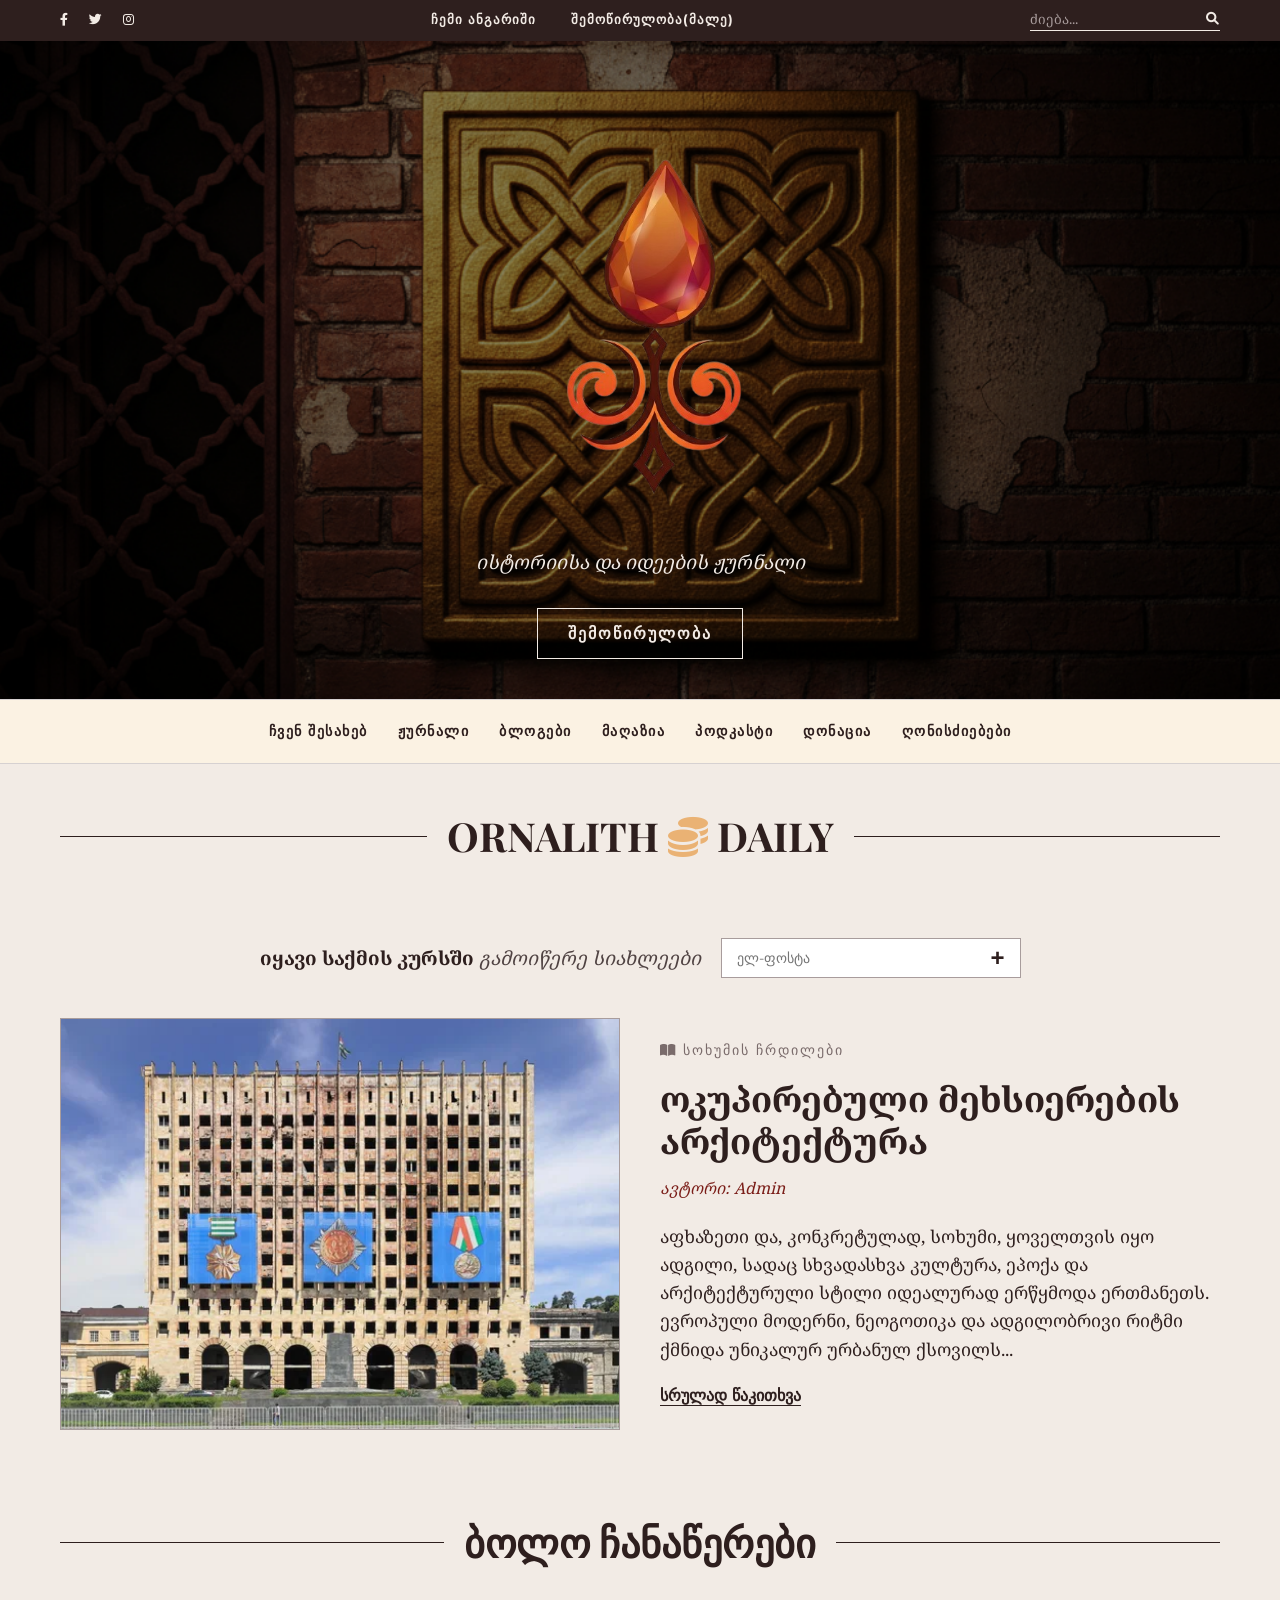
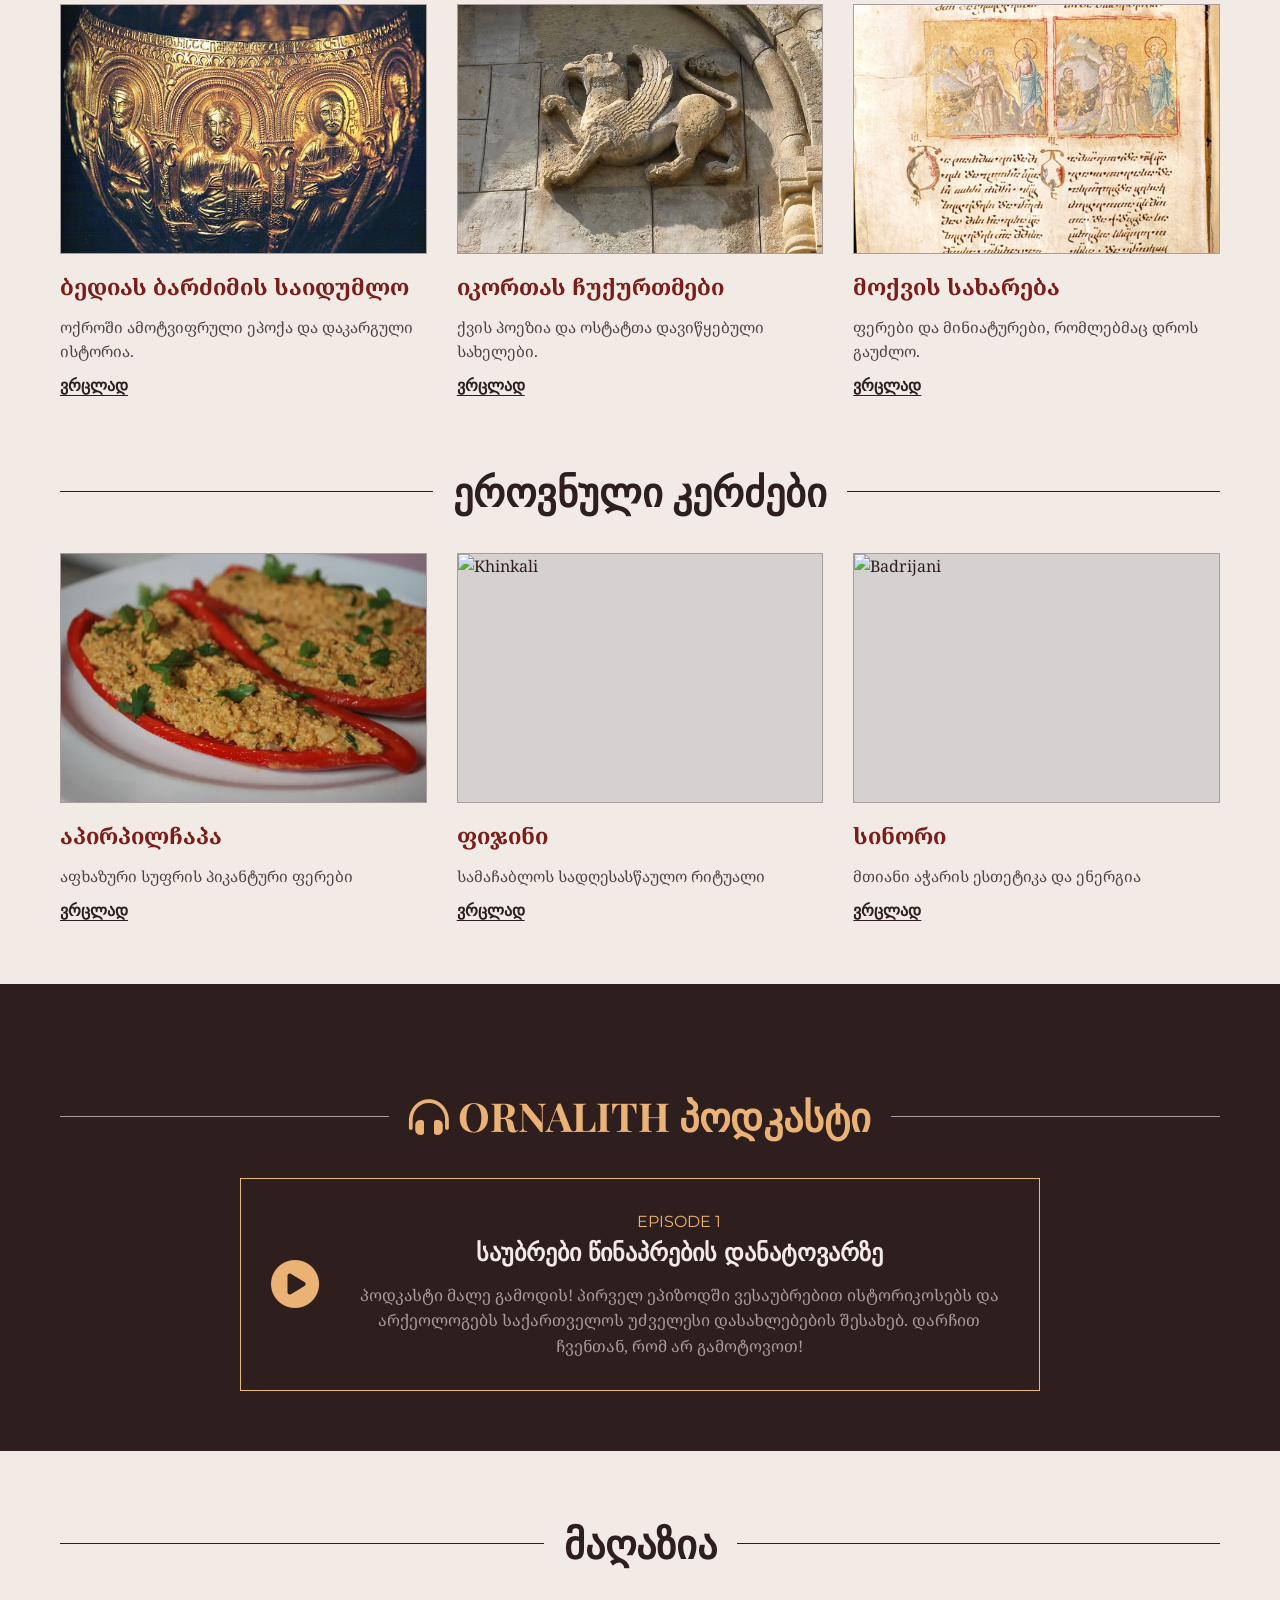
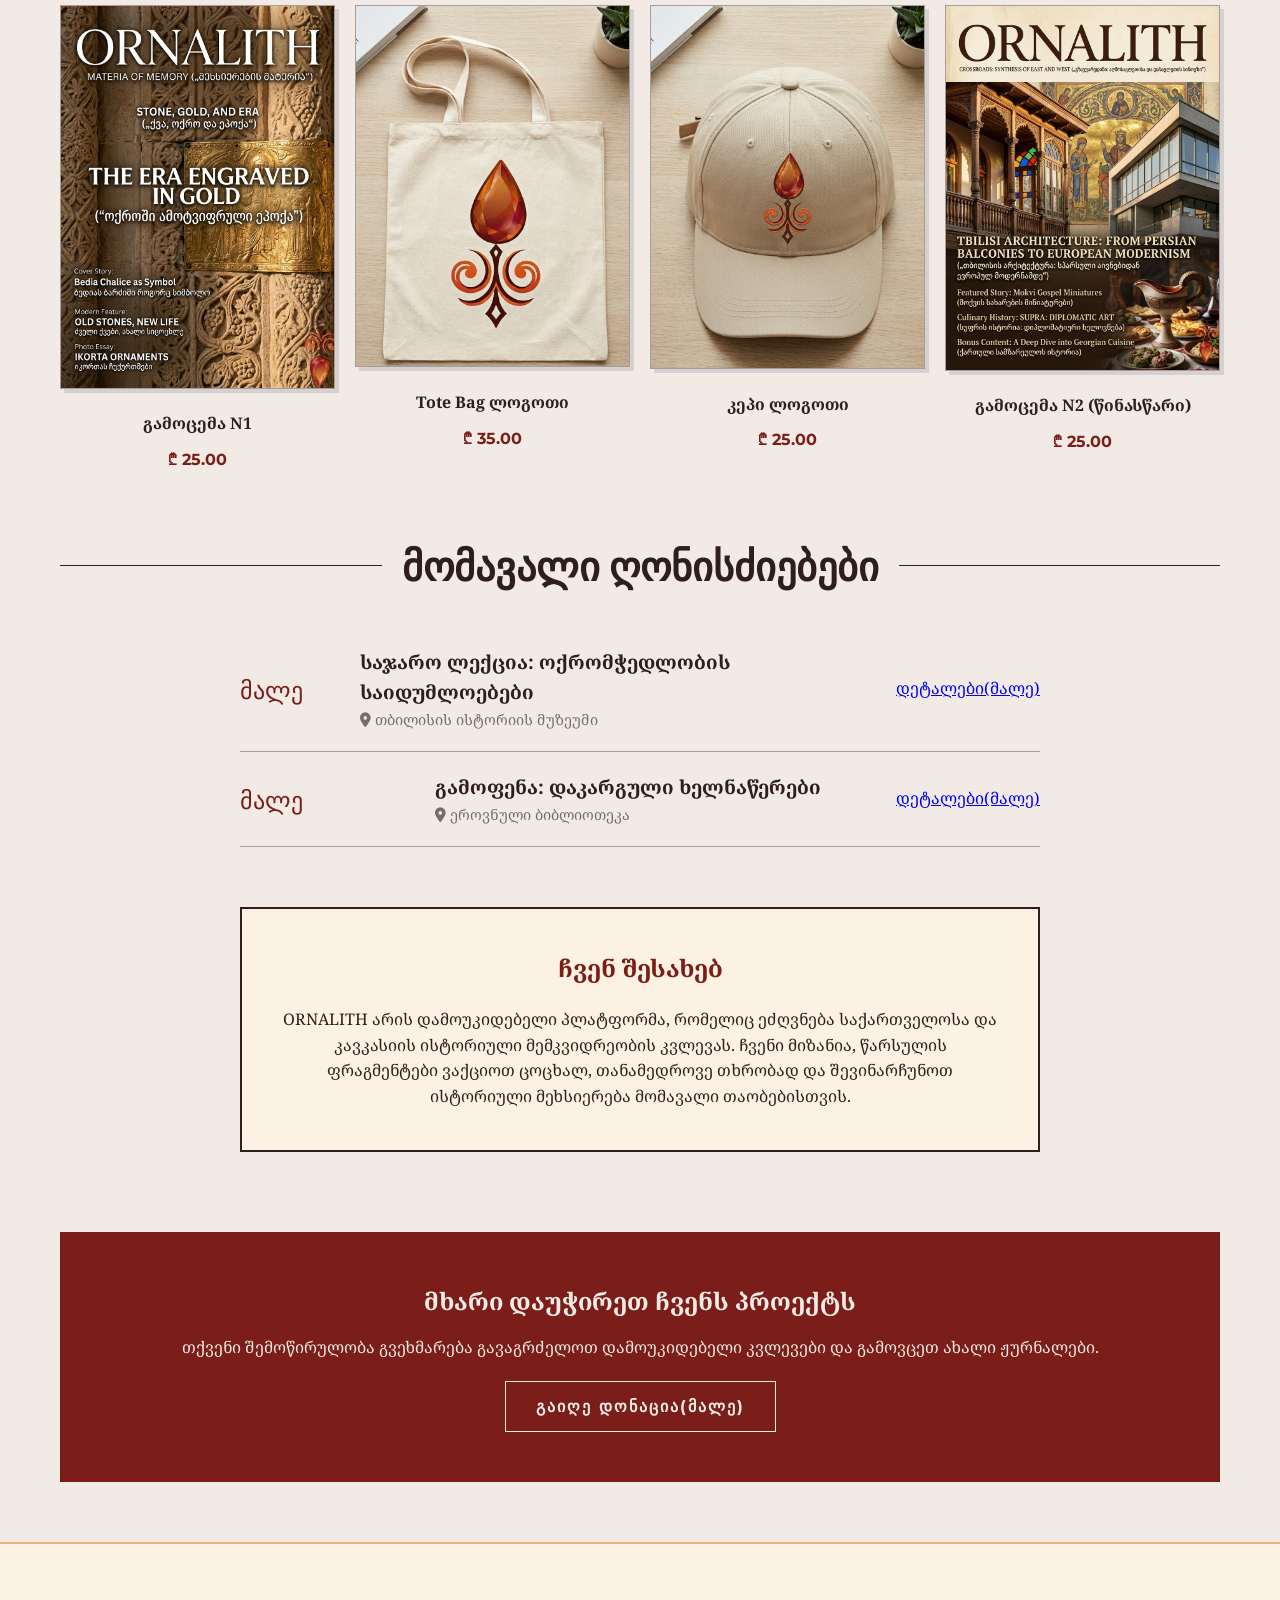
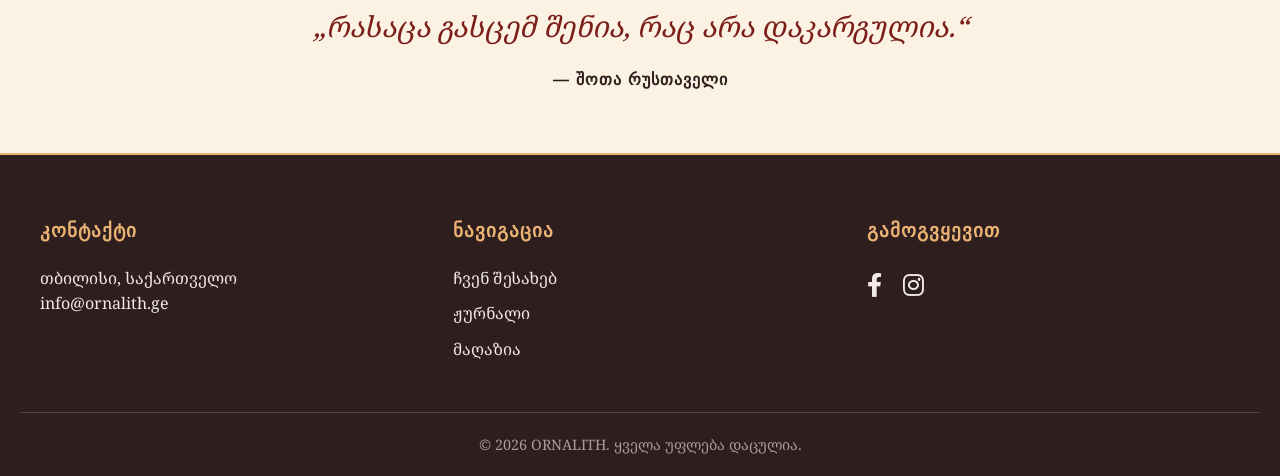
==== commit cea54298: "v.1.2.3" ====
--- a/index.html
+++ b/index.html
@@ -137,7 +137,7 @@
             />
             <h4>აპირპილჩაპა</h4>
             <p>
-              კუთხე:აფხაზეთი
+              აფხაზური სუფრის პიკანტური ფერები
             </p>
             <a href="#" class="read-more">ვრცლად</a>
           </div>
@@ -146,10 +146,9 @@
               src="https://via.placeholder.com/400x300/4F4242/F2EBE5?text=ხინკალი"
               alt="Khinkali"
             />
-            <h4>მთიულური ხინკალი</h4>
+            <h4>ფიჯინი</h4>
             <p>
-              ცომის მოხარშული ქისები ხორცის წვენით — უძველესი ტრადიცია
-              საქართველოს მთიანეთიდან.
+              სამაჩაბლოს სადღესასწაულო რიტუალი
             </p>
             <a href="#" class="read-more">ვრცლად</a>
           </div>
@@ -158,10 +157,9 @@
               src="https://via.placeholder.com/400x300/4F4242/F2EBE5?text=ბადრიჯანი"
               alt="Badrijani"
             />
-            <h4>ნიგვზიანი ბადრიჯანი</h4>
+            <h4>სინორი</h4>
             <p>
-              შემწვარი ბადრიჯანი ნიგვზის, ნივრისა და ქართული სუნელების პიკანტური
-              შიგთავსით.
+              მთიანი აჭარის ესთეტიკა და ენერგია
             </p>
             <a href="#" class="read-more">ვრცლად</a>
           </div>
@@ -209,7 +207,7 @@
           </div>
           <div class="product-card">
             <img
-              src="./Assets/ToteBag.png"
+              src="./Assets/totebag.png"
               alt="Product"
             />
             <h4>Tote Bag ლოგოთი</h4>
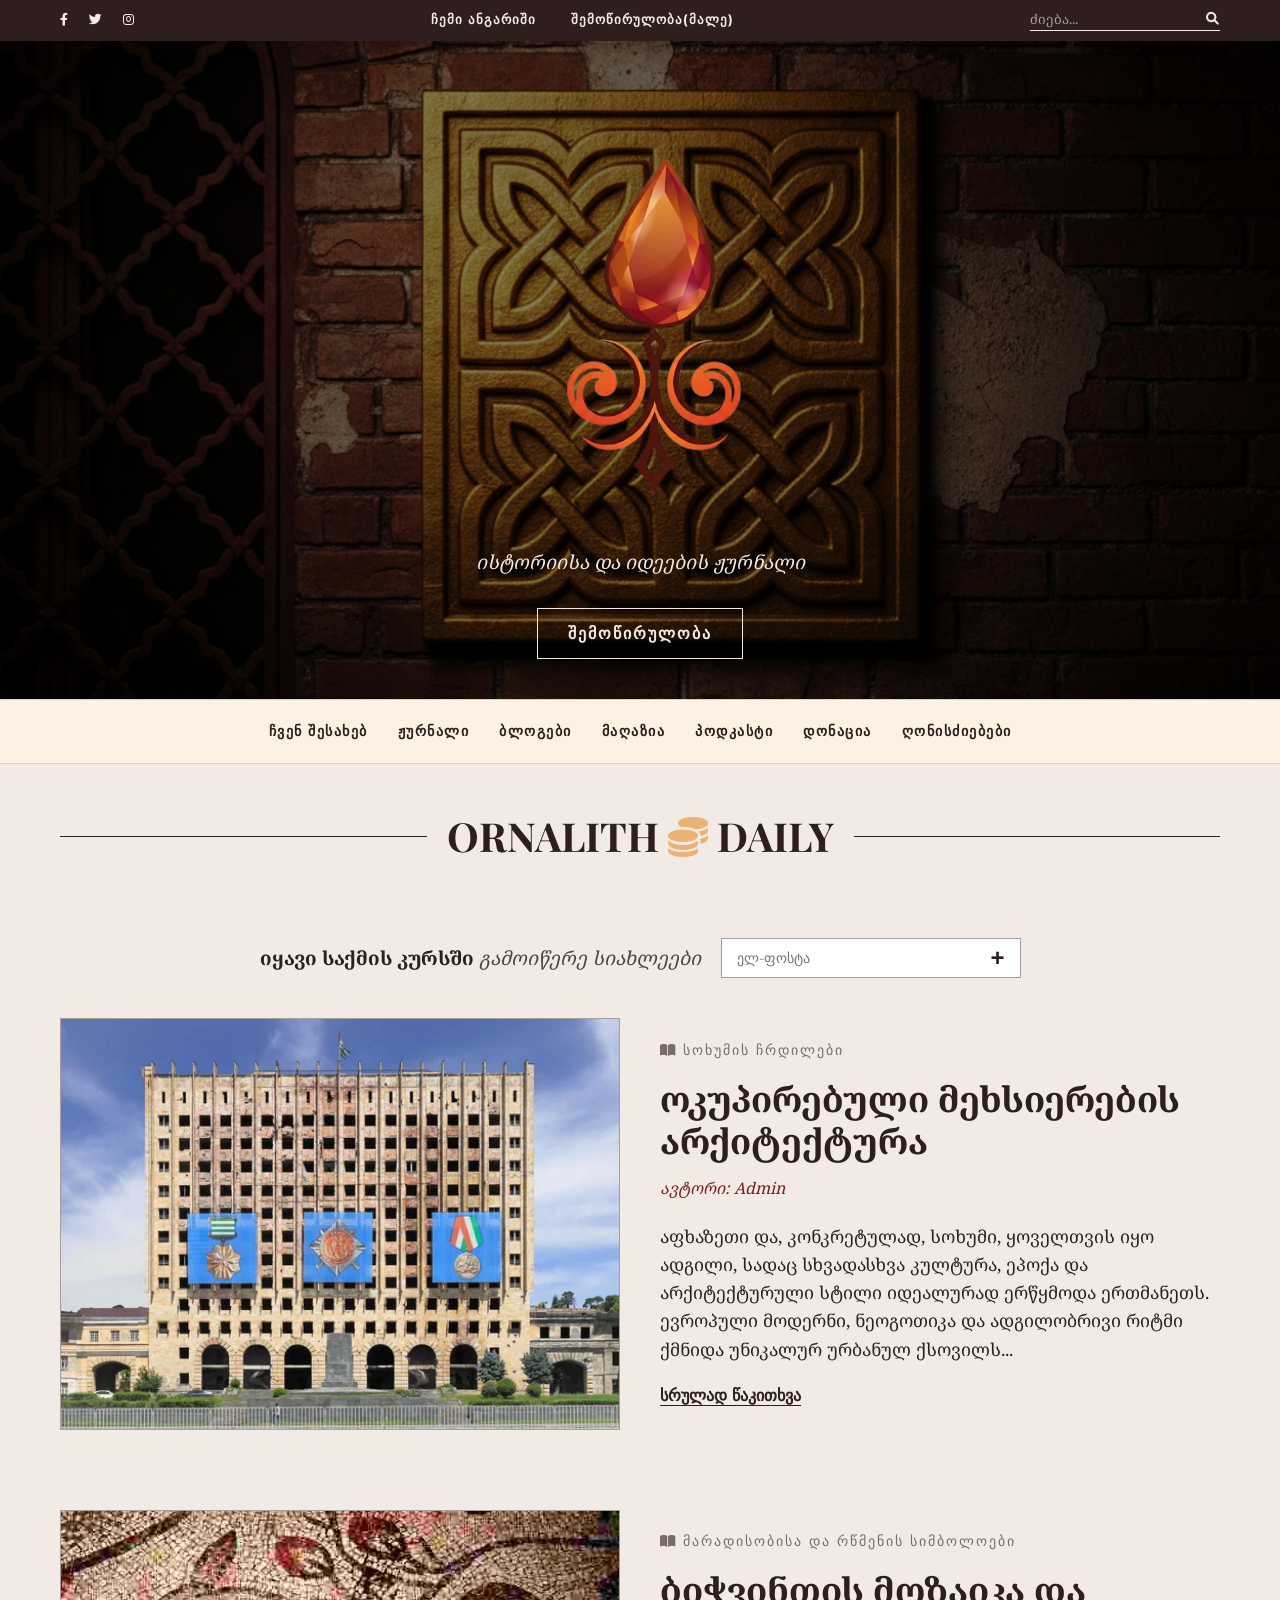
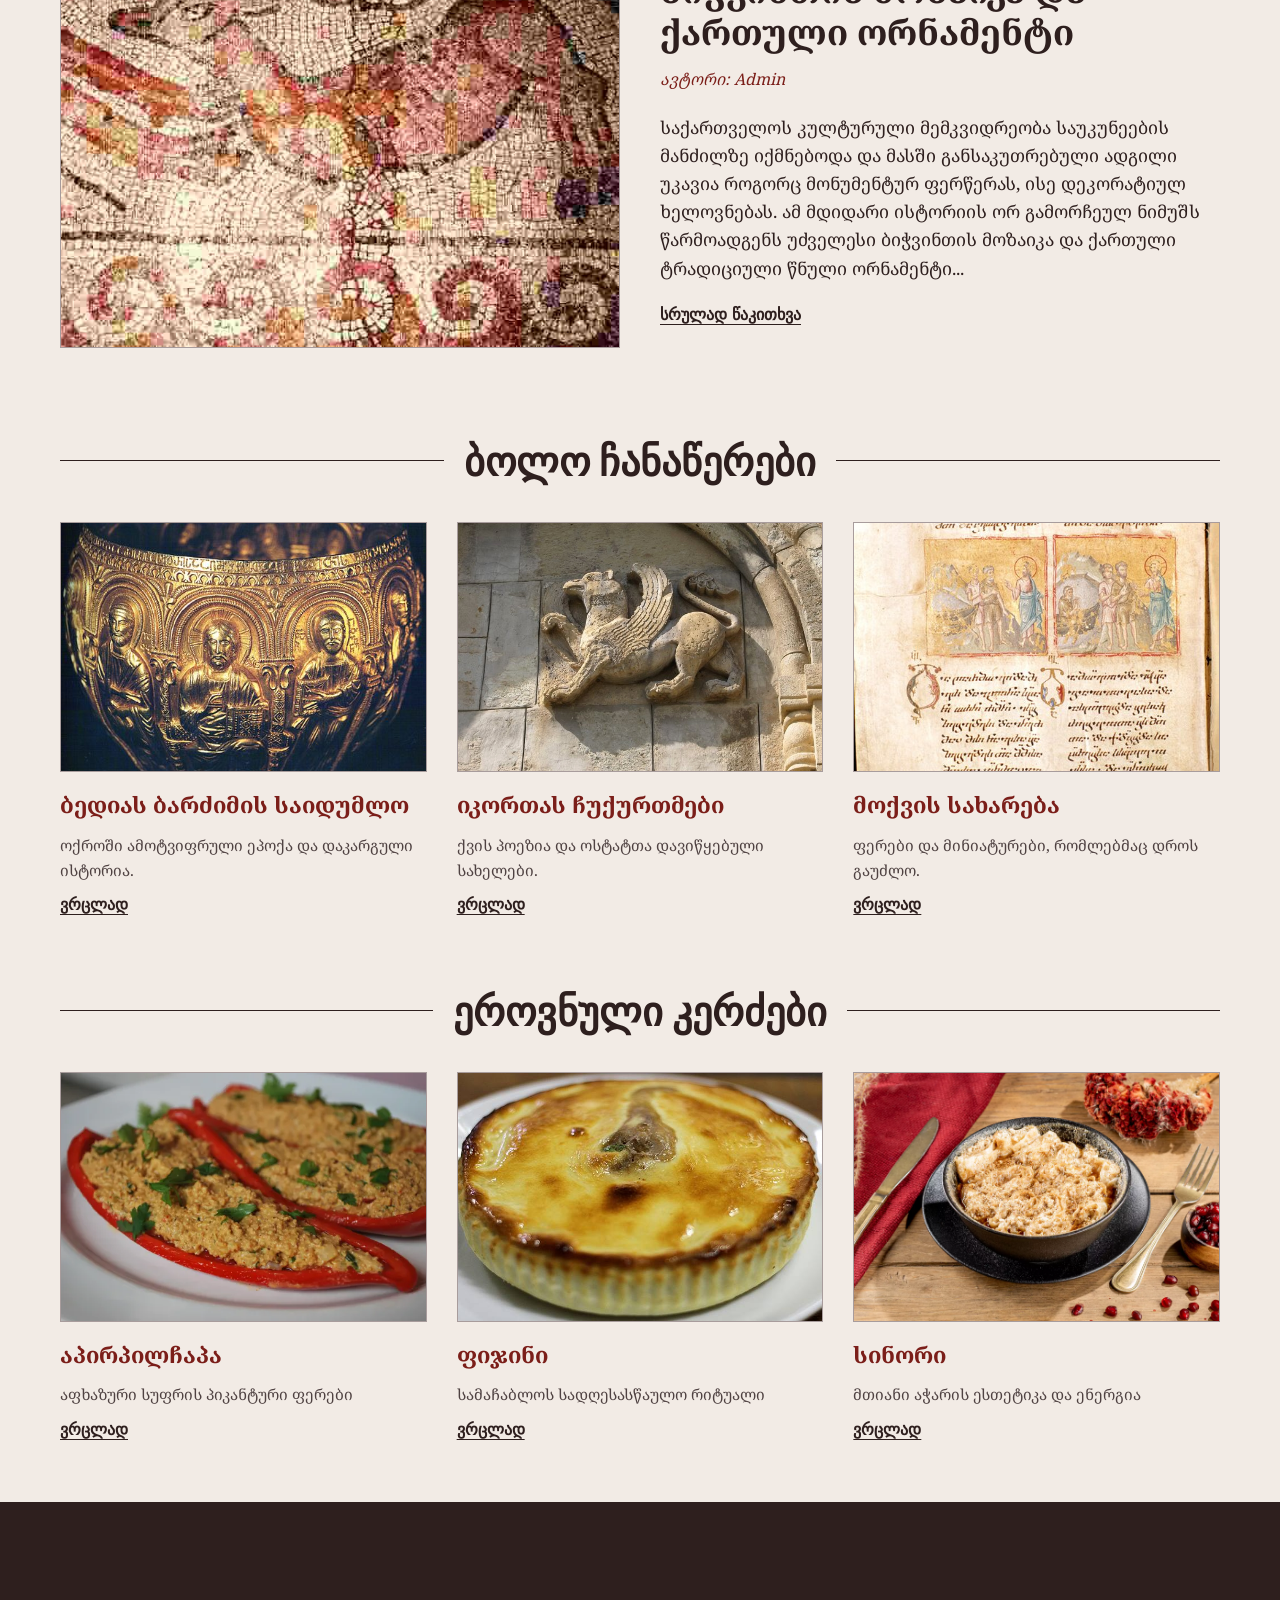
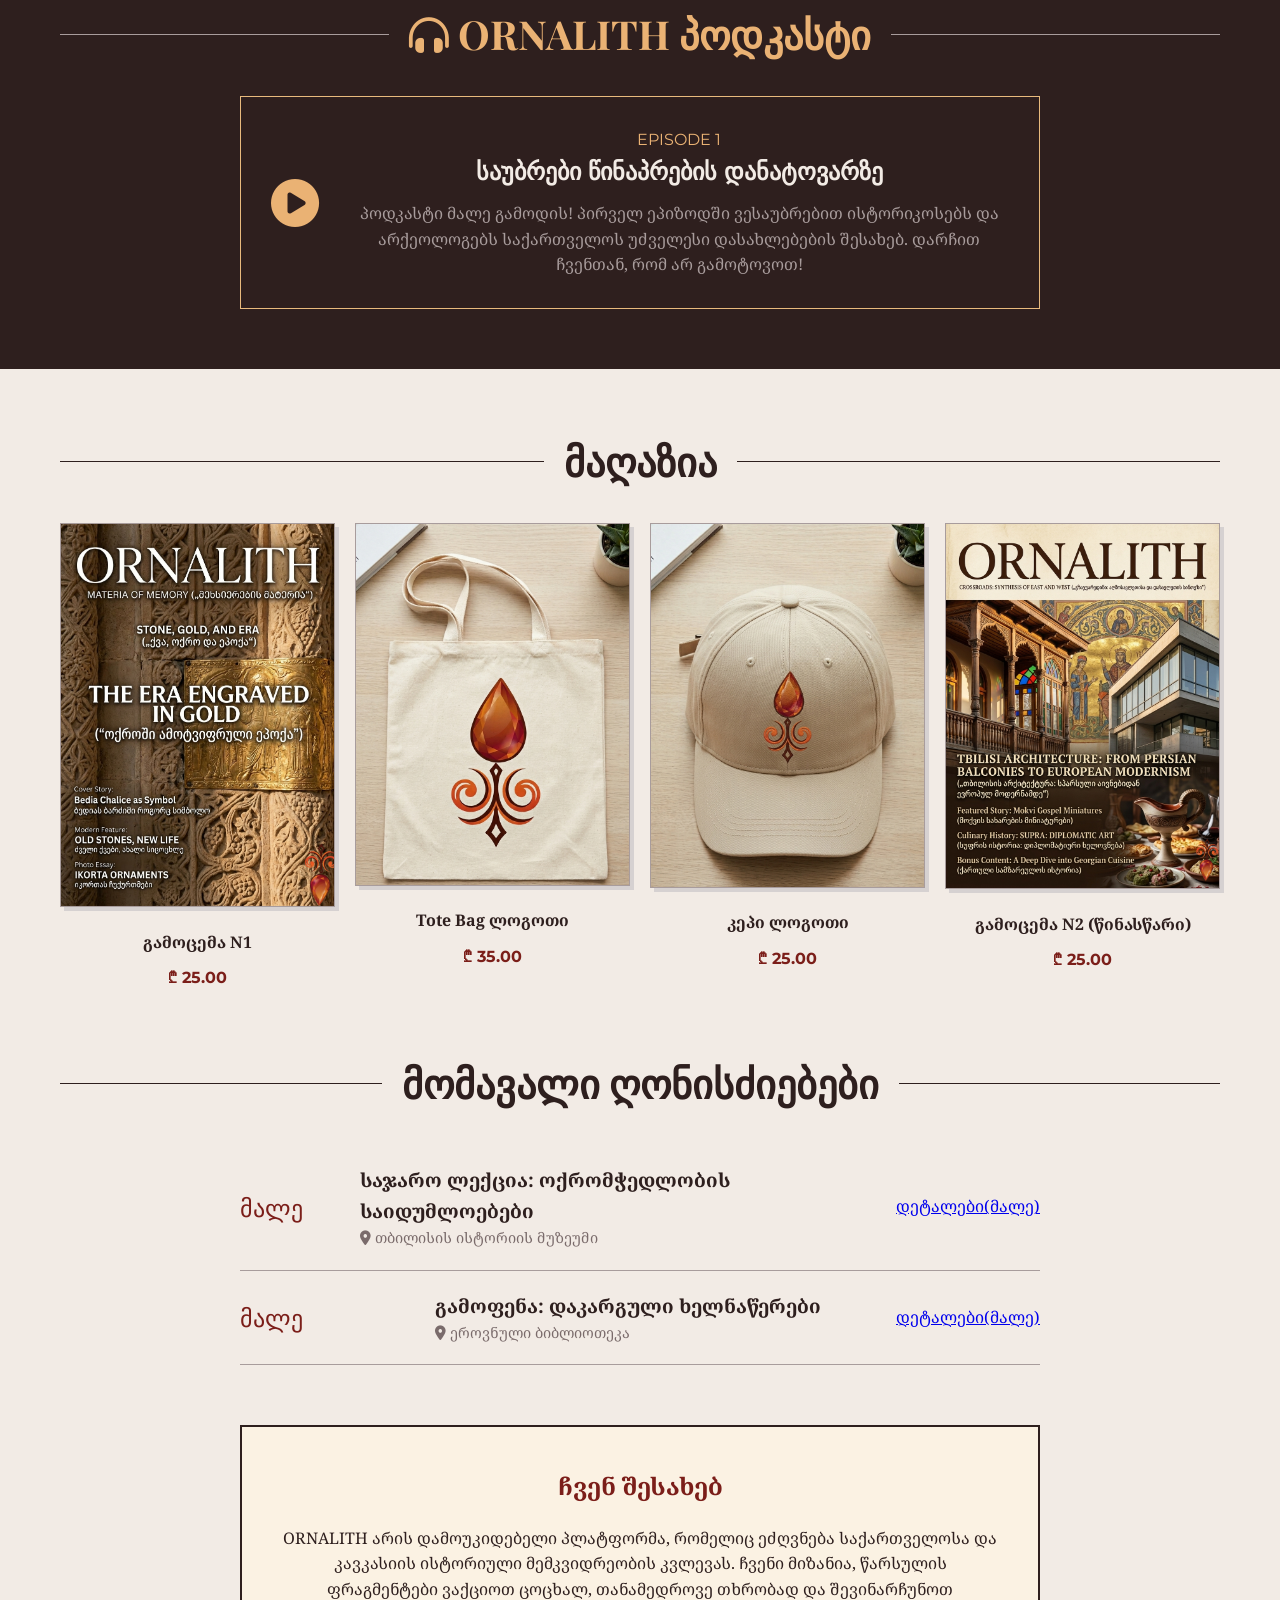
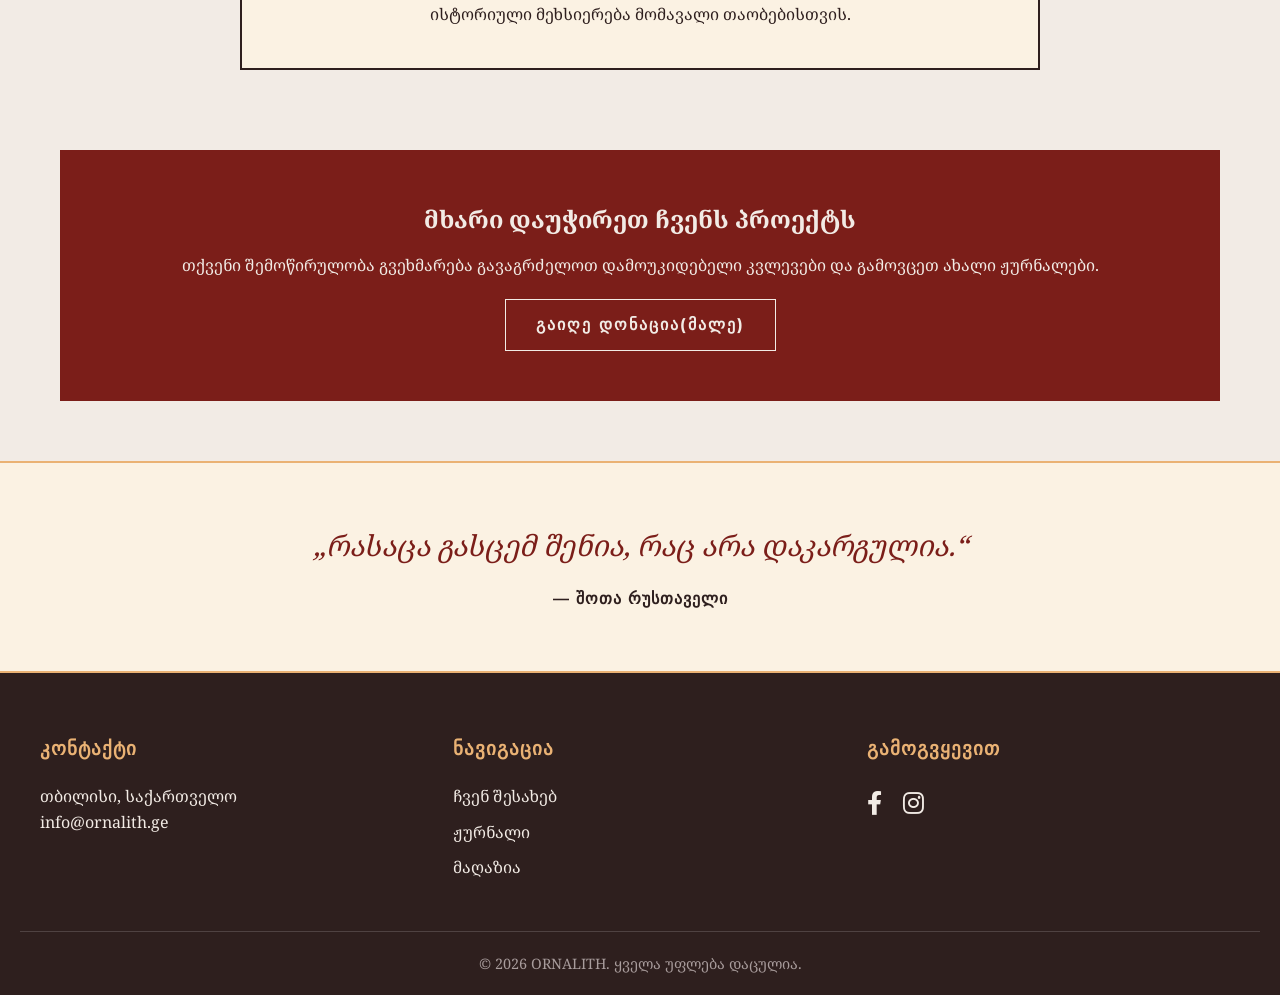
==== commit 8c1ed5ab: "v1.2.4" ====
--- a/index.html
+++ b/index.html
@@ -90,34 +90,47 @@
             <a href="#" class="read-more">სრულად წაკითხვა</a>
           </div>
         </article>
-
+        <article class="featured-article">
+          <img
+            src="./Assets/biwvinta2.jpg"
+            alt="Featured Article"
+          />
+
+          <div class="article-content">
+            <span class="article-category"
+              ><i class="fas fa-book-open"></i> მარადისობისა და რწმენის
+              სიმბოლოები
+            </span>
+            <h3>ბიჭვინთის მოზაიკა და ქართული ორნამენტი</h3>
+            <p class="article-author">ავტორი: Admin</p>
+            <p class="article-excerpt">
+              საქართველოს კულტურული მემკვიდრეობა საუკუნეების მანძილზე იქმნებოდა
+              და მასში განსაკუთრებული ადგილი უკავია როგორც მონუმენტურ ფერწერას,
+              ისე დეკორატიულ ხელოვნებას. ამ მდიდარი ისტორიის ორ გამორჩეულ ნიმუშს
+              წარმოადგენს უძველესი ბიჭვინთის მოზაიკა და ქართული ტრადიციული წნული
+              ორნამენტი...
+            </p>
+            <a href="#" class="read-more">სრულად წაკითხვა</a>
+          </div>
+        </article>
         <div class="section-header" id="blogs">
           <h2>ბოლო ჩანაწერები</h2>
         </div>
         <div class="blog-grid">
           <div class="blog-card">
-            <img
-              src="./Assets/Bedias_Barzimi.jpg"
-              alt="Blog"
-            />
+            <img src="./Assets/Bedias_Barzimi.jpg" alt="Blog" />
             <h4>ბედიას ბარძიმის საიდუმლო</h4>
             <p>ოქროში ამოტვიფრული ეპოქა და დაკარგული ისტორია.</p>
             <a href="#" class="read-more">ვრცლად</a>
           </div>
           <div class="blog-card">
-            <img
-              src="./Assets/Ikorta1.jpg"
-              alt="Blog"
-            />
+            <img src="./Assets/Ikorta1.jpg" alt="Blog" />
             <h4>იკორთას ჩუქურთმები</h4>
             <p>ქვის პოეზია და ოსტატთა დავიწყებული სახელები.</p>
             <a href="#" class="read-more">ვრცლად</a>
           </div>
           <div class="blog-card">
-            <img
-              src="./Assets/Mokvi_Bible1.jpg"
-              alt="Blog"
-            />
+            <img src="./Assets/Mokvi_Bible1.jpg" alt="Blog" />
             <h4>მოქვის სახარება</h4>
             <p>ფერები და მინიატურები, რომლებმაც დროს გაუძლო.</p>
             <a href="#" class="read-more">ვრცლად</a>
@@ -131,36 +144,21 @@
         </div>
         <div class="blog-grid">
           <div class="blog-card">
-            <img
-              src="./Assets/apirpilchapa.webp"
-              alt="Khachapuri"
-            />
+            <img src="./Assets/apirpilchapa.webp" alt="apirpilchapa" />
             <h4>აპირპილჩაპა</h4>
-            <p>
-              აფხაზური სუფრის პიკანტური ფერები
-            </p>
-            <a href="#" class="read-more">ვრცლად</a>
-          </div>
-          <div class="blog-card">
-            <img
-              src="https://via.placeholder.com/400x300/4F4242/F2EBE5?text=ხინკალი"
-              alt="Khinkali"
-            />
+            <p>აფხაზური სუფრის პიკანტური ფერები</p>
+            <a href="#" class="read-more">ვრცლად</a>
+          </div>
+          <div class="blog-card">
+            <img src="./Assets/fijini.jpg" alt="fijini" />
             <h4>ფიჯინი</h4>
-            <p>
-              სამაჩაბლოს სადღესასწაულო რიტუალი
-            </p>
-            <a href="#" class="read-more">ვრცლად</a>
-          </div>
-          <div class="blog-card">
-            <img
-              src="https://via.placeholder.com/400x300/4F4242/F2EBE5?text=ბადრიჯანი"
-              alt="Badrijani"
-            />
+            <p>სამაჩაბლოს სადღესასწაულო რიტუალი</p>
+            <a href="#" class="read-more">ვრცლად</a>
+          </div>
+          <div class="blog-card">
+            <img src="./Assets/sinori.webp" alt="sinori" />
             <h4>სინორი</h4>
-            <p>
-              მთიანი აჭარის ესთეტიკა და ენერგია
-            </p>
+            <p>მთიანი აჭარის ესთეტიკა და ენერგია</p>
             <a href="#" class="read-more">ვრცლად</a>
           </div>
         </div>
@@ -198,34 +196,22 @@
         </div>
         <div class="store-grid">
           <div class="product-card">
-            <img
-              src="./Assets/Gamocema1.png"
-              alt="Product"
-            />
+            <img src="./Assets/Gamocema1.png" alt="Product" />
             <h4>გამოცემა N1</h4>
             <p class="product-price">₾ 25.00</p>
           </div>
           <div class="product-card">
-            <img
-              src="./Assets/totebag.png"
-              alt="Product"
-            />
+            <img src="./Assets/totebag.png" alt="Product" />
             <h4>Tote Bag ლოგოთი</h4>
             <p class="product-price">₾ 35.00</p>
           </div>
           <div class="product-card">
-            <img
-              src="./Assets/cap.png"
-              alt="Product"
-            />
+            <img src="./Assets/cap.png" alt="Product" />
             <h4>კეპი ლოგოთი</h4>
             <p class="product-price">₾ 25.00</p>
           </div>
           <div class="product-card">
-            <img
-              src="./Assets/Gamocema2.png"
-              alt="Product"
-            />
+            <img src="./Assets/Gamocema2.png" alt="Product" />
             <h4>გამოცემა N2 (წინასწარი)</h4>
             <p class="product-price">₾ 25.00</p>
           </div>
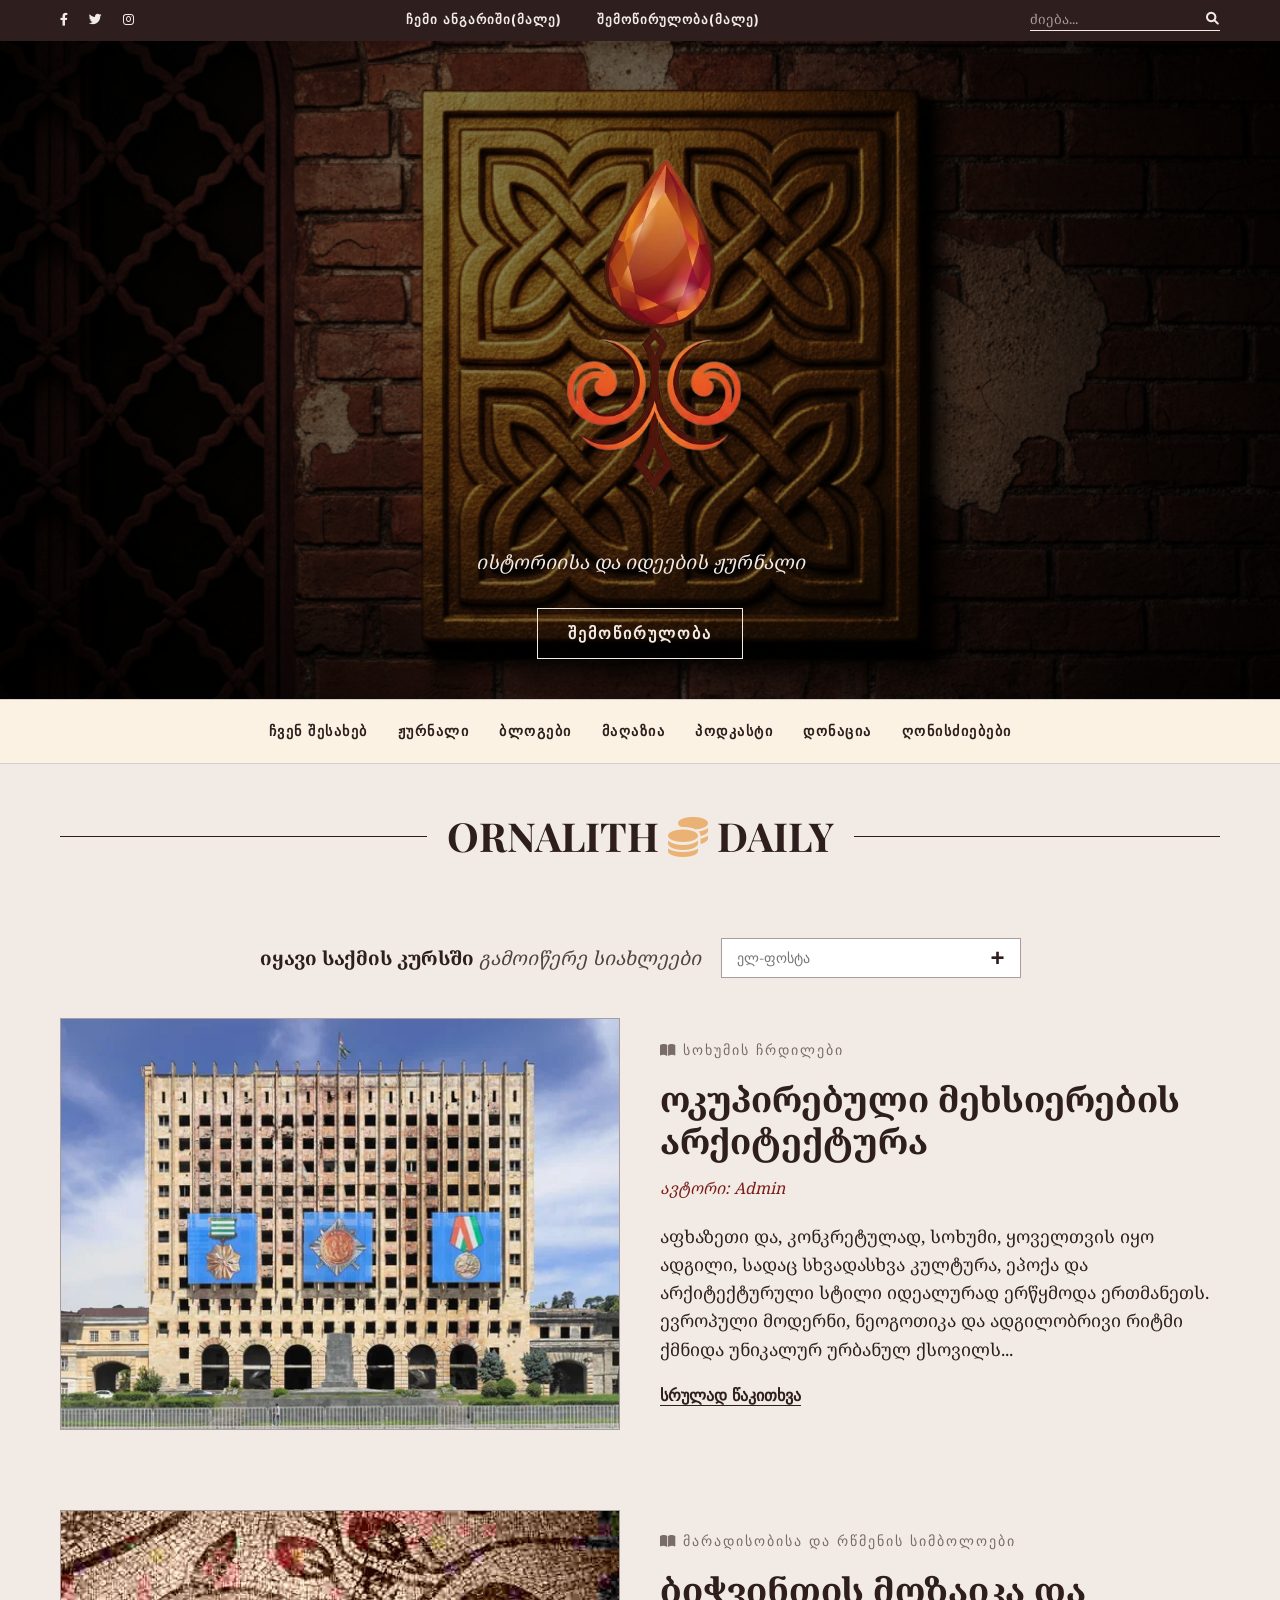
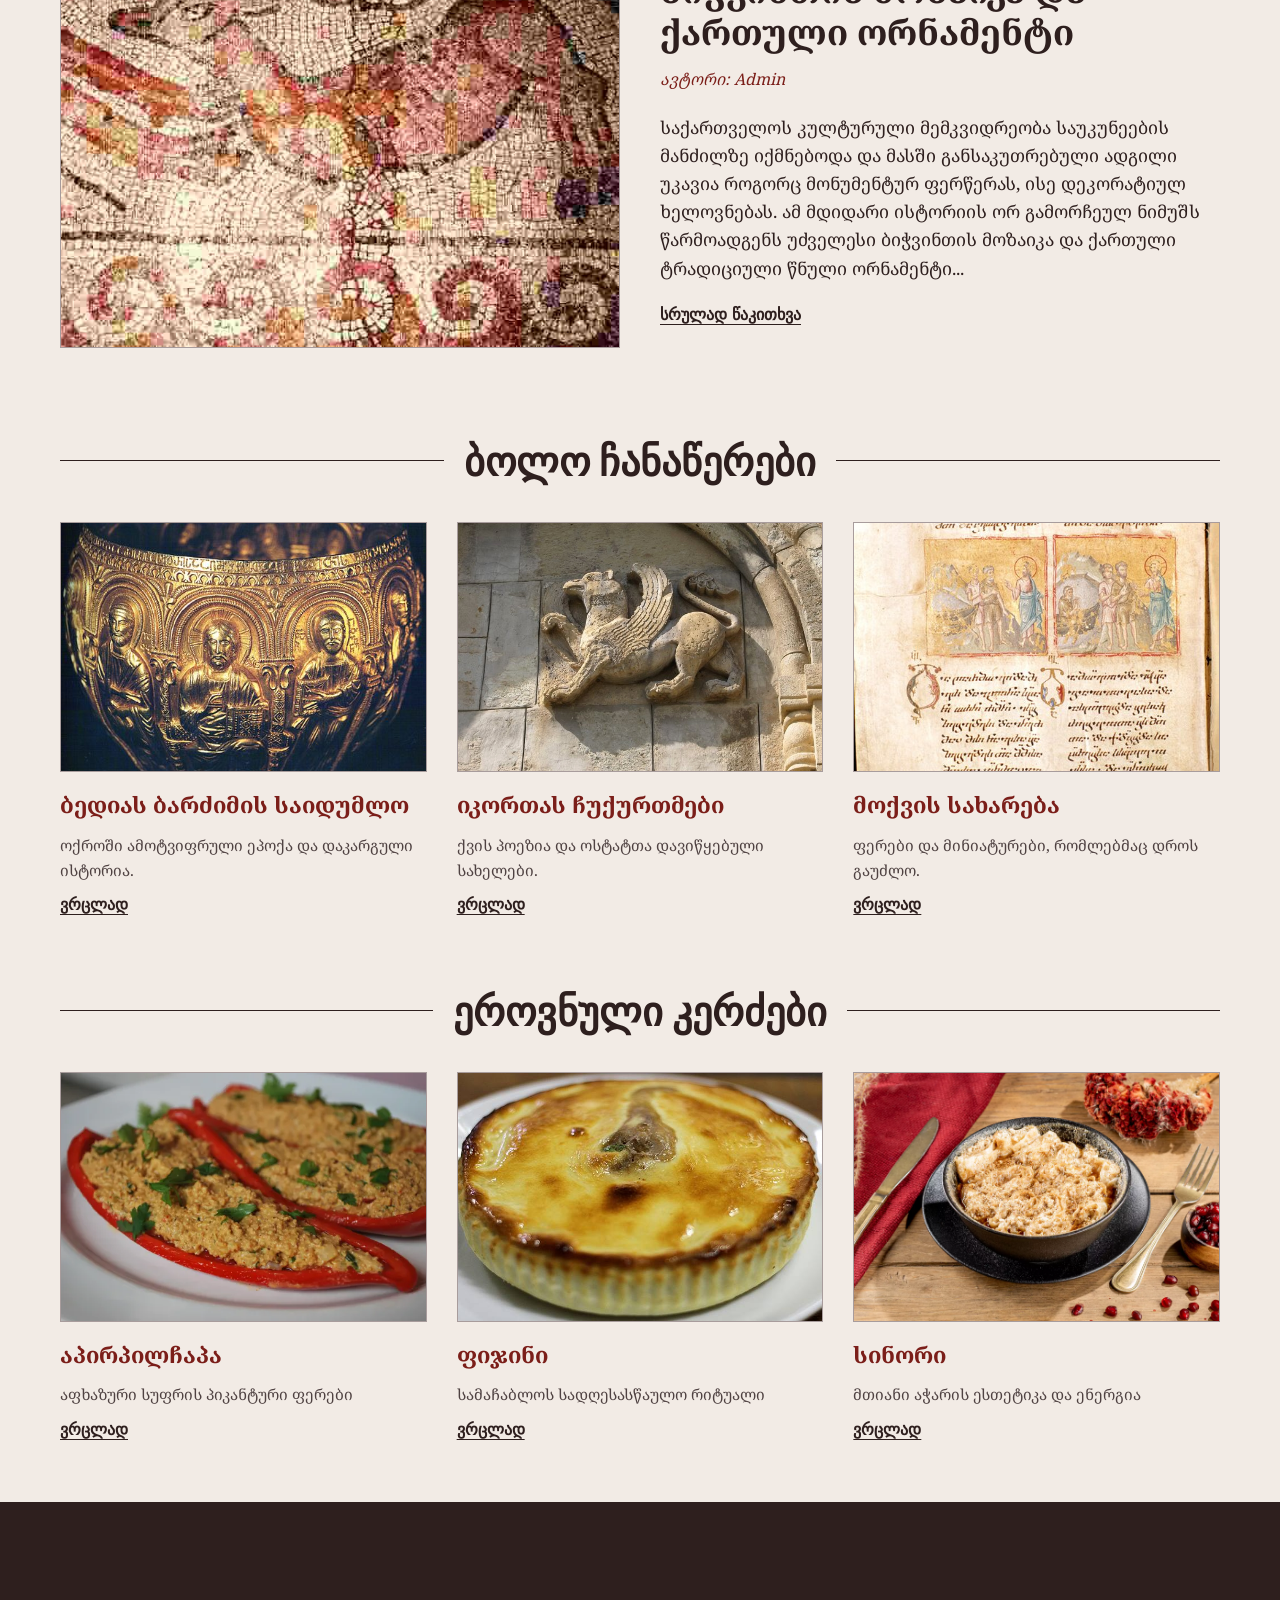
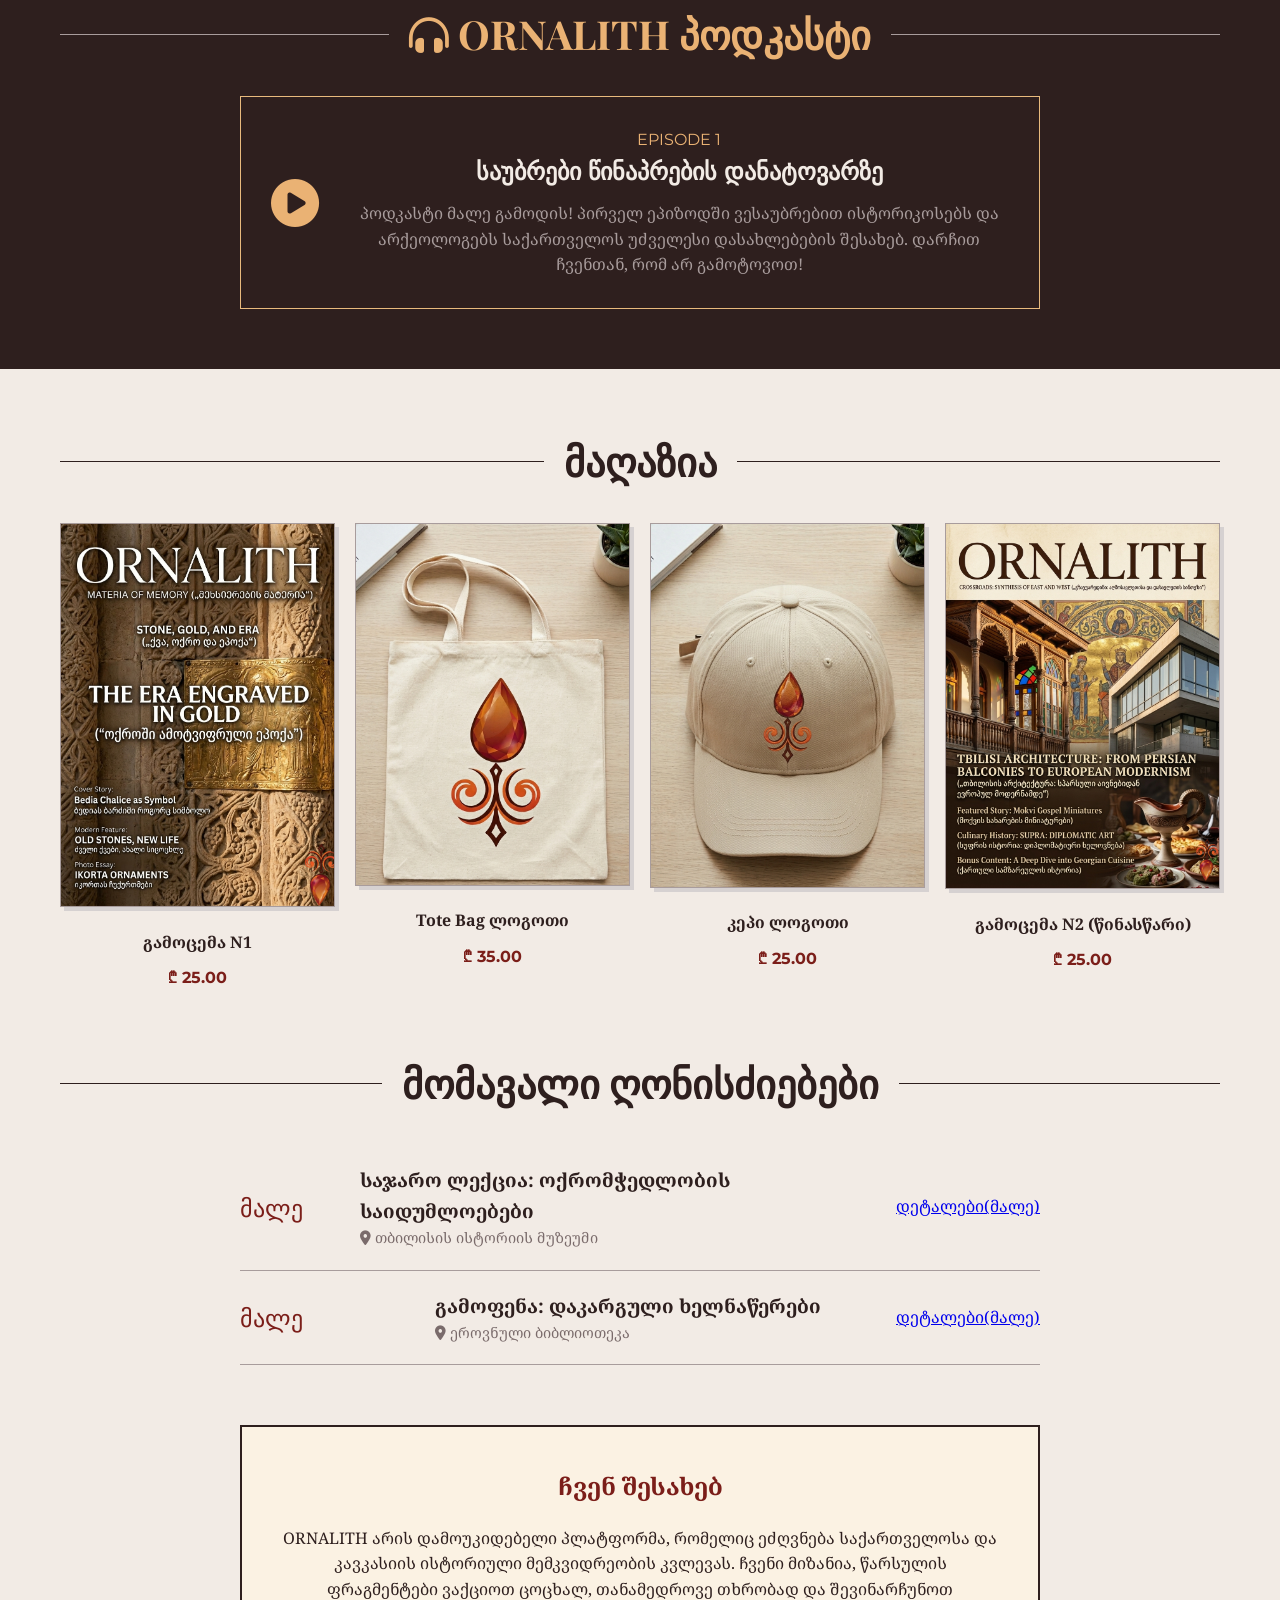
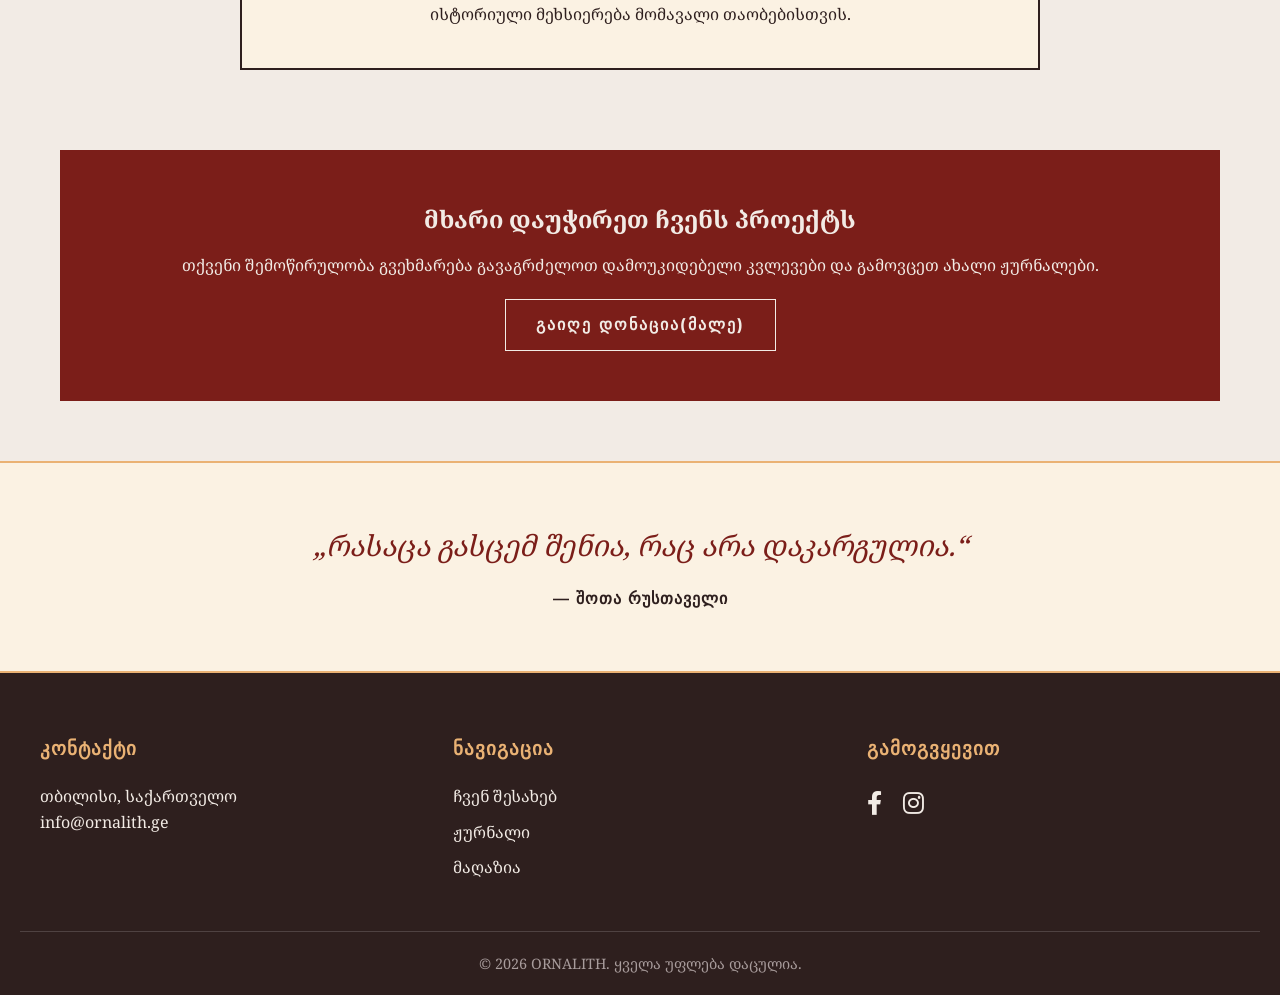
==== commit acc995a2: "v1.2.5" ====
--- a/index.html
+++ b/index.html
@@ -25,7 +25,7 @@
           <i class="fab fa-instagram" style="cursor: pointer"></i>
         </div>
         <div class="top-bar-links">
-          <a href="#">ჩემი ანგარიში</a>
+          <a href="#">ჩემი ანგარიში(მალე)</a>
           <a href="#">შემოწირულობა(მალე)</a>
         </div>
         <div class="search-box">
@@ -87,7 +87,7 @@
               ერწყმოდა ერთმანეთს. ევროპული მოდერნი, ნეოგოთიკა და ადგილობრივი
               რიტმი ქმნიდა უნიკალურ ურბანულ ქსოვილს...
             </p>
-            <a href="#" class="read-more">სრულად წაკითხვა</a>
+            <a href="./sokhumisChrdilebi.html" class="read-more">სრულად წაკითხვა</a>
           </div>
         </article>
         <article class="featured-article">
@@ -110,7 +110,7 @@
               წარმოადგენს უძველესი ბიჭვინთის მოზაიკა და ქართული ტრადიციული წნული
               ორნამენტი...
             </p>
-            <a href="#" class="read-more">სრულად წაკითხვა</a>
+            <a href="./BichvintisMozaika.html" class="read-more">სრულად წაკითხვა</a>
           </div>
         </article>
         <div class="section-header" id="blogs">
@@ -121,7 +121,7 @@
             <img src="./Assets/Bedias_Barzimi.jpg" alt="Blog" />
             <h4>ბედიას ბარძიმის საიდუმლო</h4>
             <p>ოქროში ამოტვიფრული ეპოქა და დაკარგული ისტორია.</p>
-            <a href="#" class="read-more">ვრცლად</a>
+            <a href="./BediasBardzimi.html" class="read-more">ვრცლად</a>
           </div>
           <div class="blog-card">
             <img src="./Assets/Ikorta1.jpg" alt="Blog" />
--- a/CSS/main_style.css
+++ b/CSS/main_style.css
@@ -588,4 +588,167 @@
     .store-grid {
         grid-template-columns: 1fr;
     }
+}
+/* --- Single Article Styles --- */
+.single-article-container {
+    max-width: 800px; /* კითხვისთვის ოპტიმალური სიგანე */
+    margin: 40px auto;
+    padding: 0 20px;
+    background-color: #f6f3eb; /* შენი საიტის კრემისფერი ფონი */
+}
+
+.article-header {
+    text-align: center;
+    margin-bottom: 30px;
+}
+
+.category-tag {
+    color: #5c2c22;
+    font-size: 0.9rem;
+    text-transform: uppercase;
+    letter-spacing: 1px;
+}
+
+.article-title {
+    font-size: 2.5rem;
+    color: #333;
+    margin: 15px 0;
+    line-height: 1.2;
+}
+
+.article-meta {
+    font-size: 0.9rem;
+    color: #666;
+}
+
+.article-main-image img, 
+.article-inline-image img {
+    width: 100%;
+    height: auto;
+    border-radius: 4px;
+    box-shadow: 0 4px 8px rgba(0,0,0,0.1);
+}
+
+.image-caption {
+    display: block;
+    text-align: center;
+    font-size: 0.85rem;
+    color: #777;
+    margin-top: 8px;
+    font-style: italic;
+}
+
+.article-body {
+    font-size: 1.1rem;
+    line-height: 1.8;
+    color: #444;
+}
+
+.article-body h3 {
+    color: #5c2c22;
+    margin-top: 40px;
+    margin-bottom: 15px;
+}
+
+.lead-paragraph {
+    font-size: 1.2rem;
+    font-weight: bold;
+    color: #5c2c22;
+    margin-bottom: 30px;
+}
+
+.section-divider {
+    border: 0;
+    height: 1px;
+    background: #ccc;
+    max-width: 1000px;
+    margin: 60px auto;
+}
+
+/* --- Single Article Styles (შესწორებული) --- */
+.single-article-container {
+    max-width: 800px; 
+    margin: 60px auto;
+    padding: 0 20px;
+    /* ფონს აღარ ვადებთ, რადგან body-ს უკვე აქვს var(--clr-paper) */
+}
+
+.article-header {
+    text-align: center;
+    margin-bottom: 40px;
+}
+
+.category-tag {
+    color: var(--clr-red-1);
+    font-family: var(--font-text-en);
+    font-size: 0.9rem;
+    text-transform: uppercase;
+    letter-spacing: 1.5px;
+}
+
+.article-title {
+    font-family: var(--font-h-geo);
+    font-size: 2.5rem;
+    color: var(--clr-br-1);
+    margin: 20px 0;
+    line-height: 1.3;
+}
+
+.article-meta {
+    font-family: var(--font-text-geo);
+    font-size: 0.9rem;
+    color: var(--clr-br-3);
+}
+
+.article-meta .author {
+    color: var(--clr-red-1);
+    font-style: italic;
+}
+
+.article-main-image img, 
+.article-inline-image img {
+    width: 100%;
+    height: auto;
+    border: 1px solid var(--clr-br-4); /* შენი სურათების სტილი */
+    margin-bottom: 10px;
+}
+
+.image-caption {
+    display: block;
+    text-align: center;
+    font-size: 0.85rem;
+    color: var(--clr-br-3);
+    font-style: italic;
+    margin-bottom: 30px;
+}
+
+.article-body {
+    font-family: var(--font-text-geo);
+    font-size: 1.1rem;
+    line-height: 1.8;
+    color: var(--clr-br-1);
+}
+
+.article-body h3 {
+    font-family: var(--font-h-geo);
+    color: var(--clr-red-1);
+    margin-top: 40px;
+    margin-bottom: 20px;
+    font-size: 1.6rem;
+}
+
+.lead-paragraph {
+    font-size: 1.2rem;
+    font-weight: bold;
+    color: var(--clr-red-2);
+    margin-bottom: 30px;
+    line-height: 1.6;
+}
+
+.section-divider {
+    border: 0;
+    height: 1px;
+    background: var(--clr-br-5);
+    max-width: 1000px;
+    margin: 60px auto;
 }
